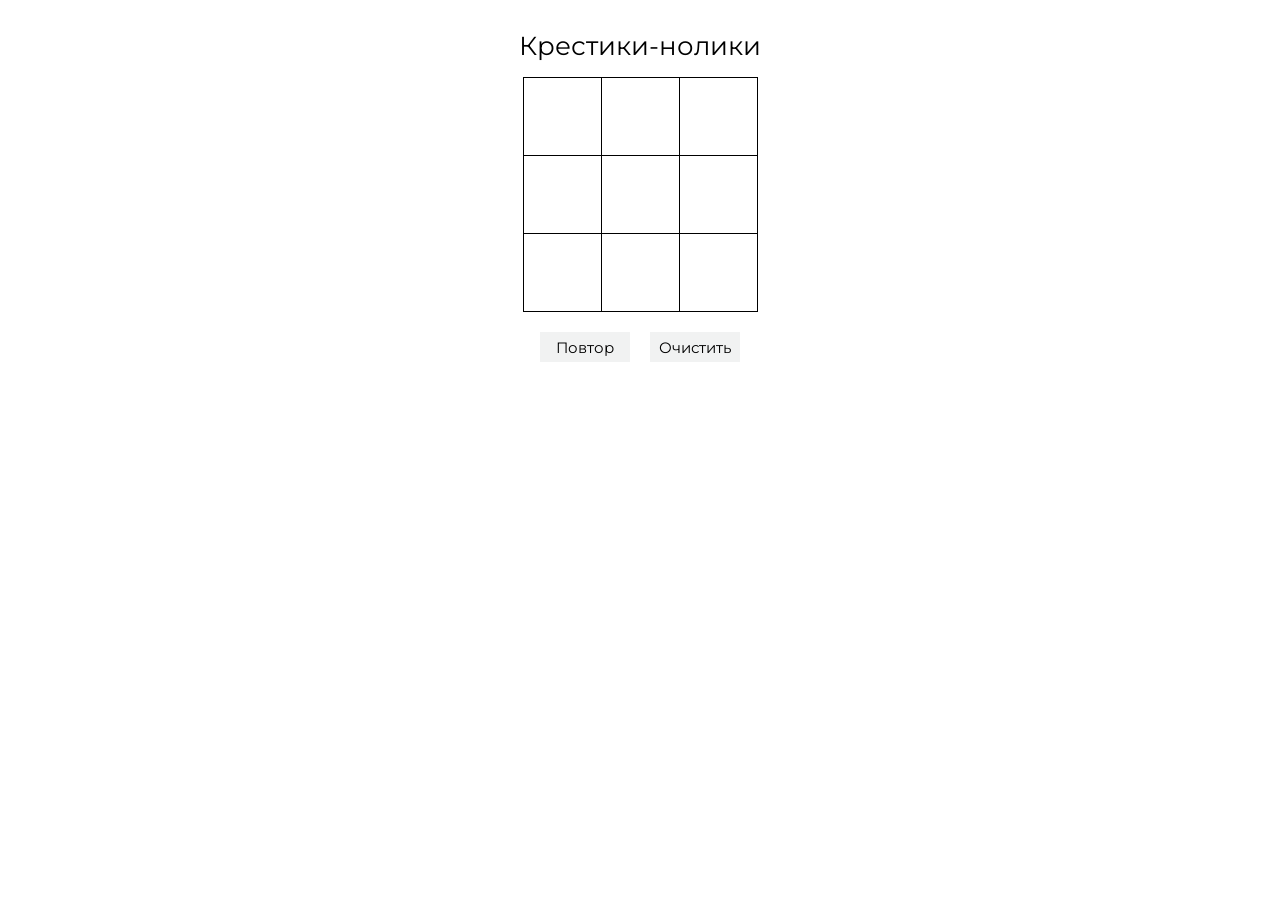
==== index.html @ 4dff99a6 "test" ====
<!DOCTYPE html>
<html lang="en">
<head>
    <meta charset="UTF-8">
    <meta name="viewport" content="width=device-width, initial-scale=1.0">
    <link rel="stylesheet" href="./style.css">
    <title>Master-class</title>
</head>
<body>
    <header>
        Крестики-нолики
    </header>
    <div class="wrapper">
        <table>
            <tr>
                <td class="c1"></td>
                <td class="c2"></td>
                <td class="c3"></td>
            </tr>
            <tr>
                <td class="c4"></td>
                <td class="c5"></td>
                <td class="c6"></td>
            </tr>
            <tr>
                <td class="c7"></td>
                <td class="c8"></td>
                <td class="c9"></td>
            </tr>
        </table>
    </div>
    <div class="btns">
        <button class="restart">Повтор</button>
        <button class="clear">Очистить</button>
    </div>
    <script src="./main.js"></script>
</body>
</html>
---- style.css ----
@import url('https://fonts.googleapis.com/css2?family=Montserrat&family=Playfair+Display&family=Rubik+Mono+One&display=swap');
* {
    font-family: Montserrat;
}

html {
    margin: 30px auto;
}

body {
    width: 100%;
    padding: 0;
    margin: 0;
}
header {
    font-size: 26px;
    text-align: center;
    margin-bottom: 15px;
}

.wrapper {
    width: fit-content;
    margin: 0px auto;
}

table {
    border-collapse: collapse;
}

table td {
    width: 75px;
    height: 75px;
    border: 1px black solid;
    text-align: center;
}

.btns {
    width: 200px;
    display: flex;
    justify-content: space-between;
    margin: 20px auto;
}

button {
    width: 90px;
    height: 30px;
    font-size: 15px;
    background-color: #F1F2F2;
    border: none;
}
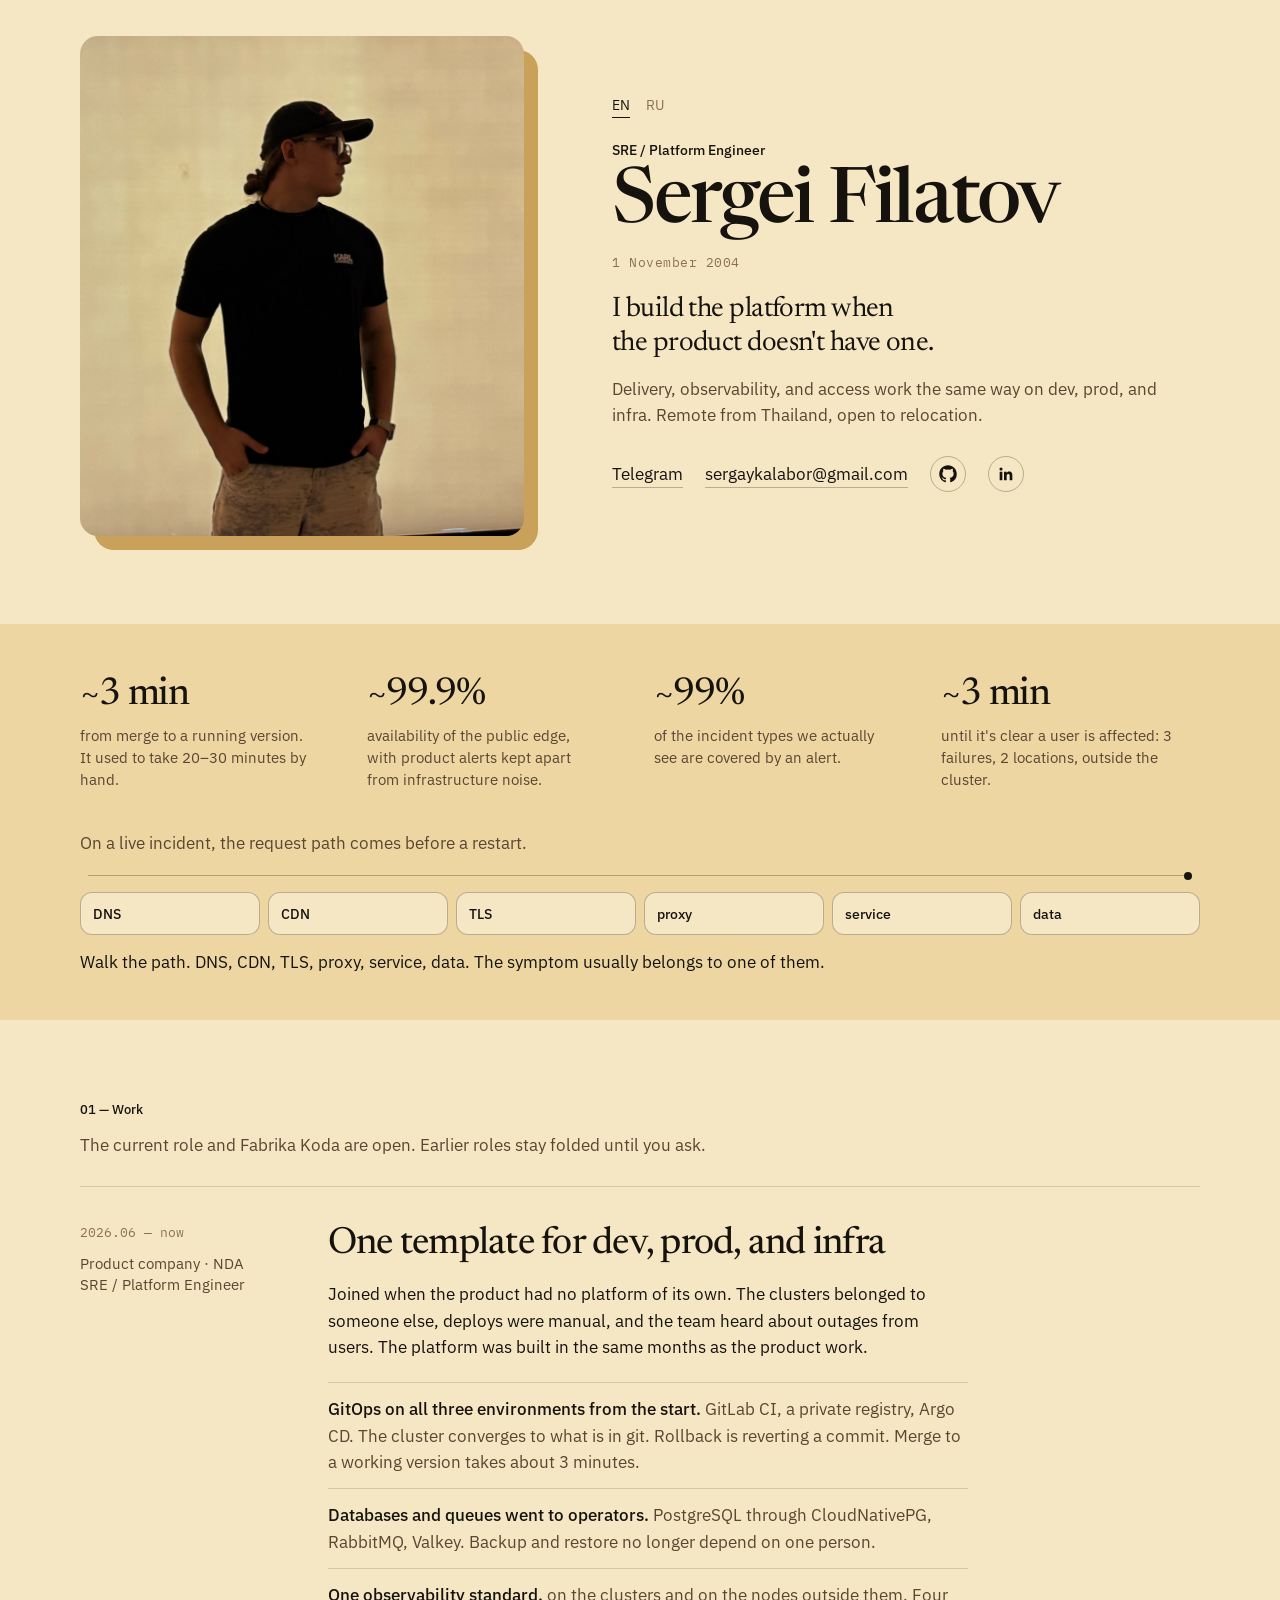
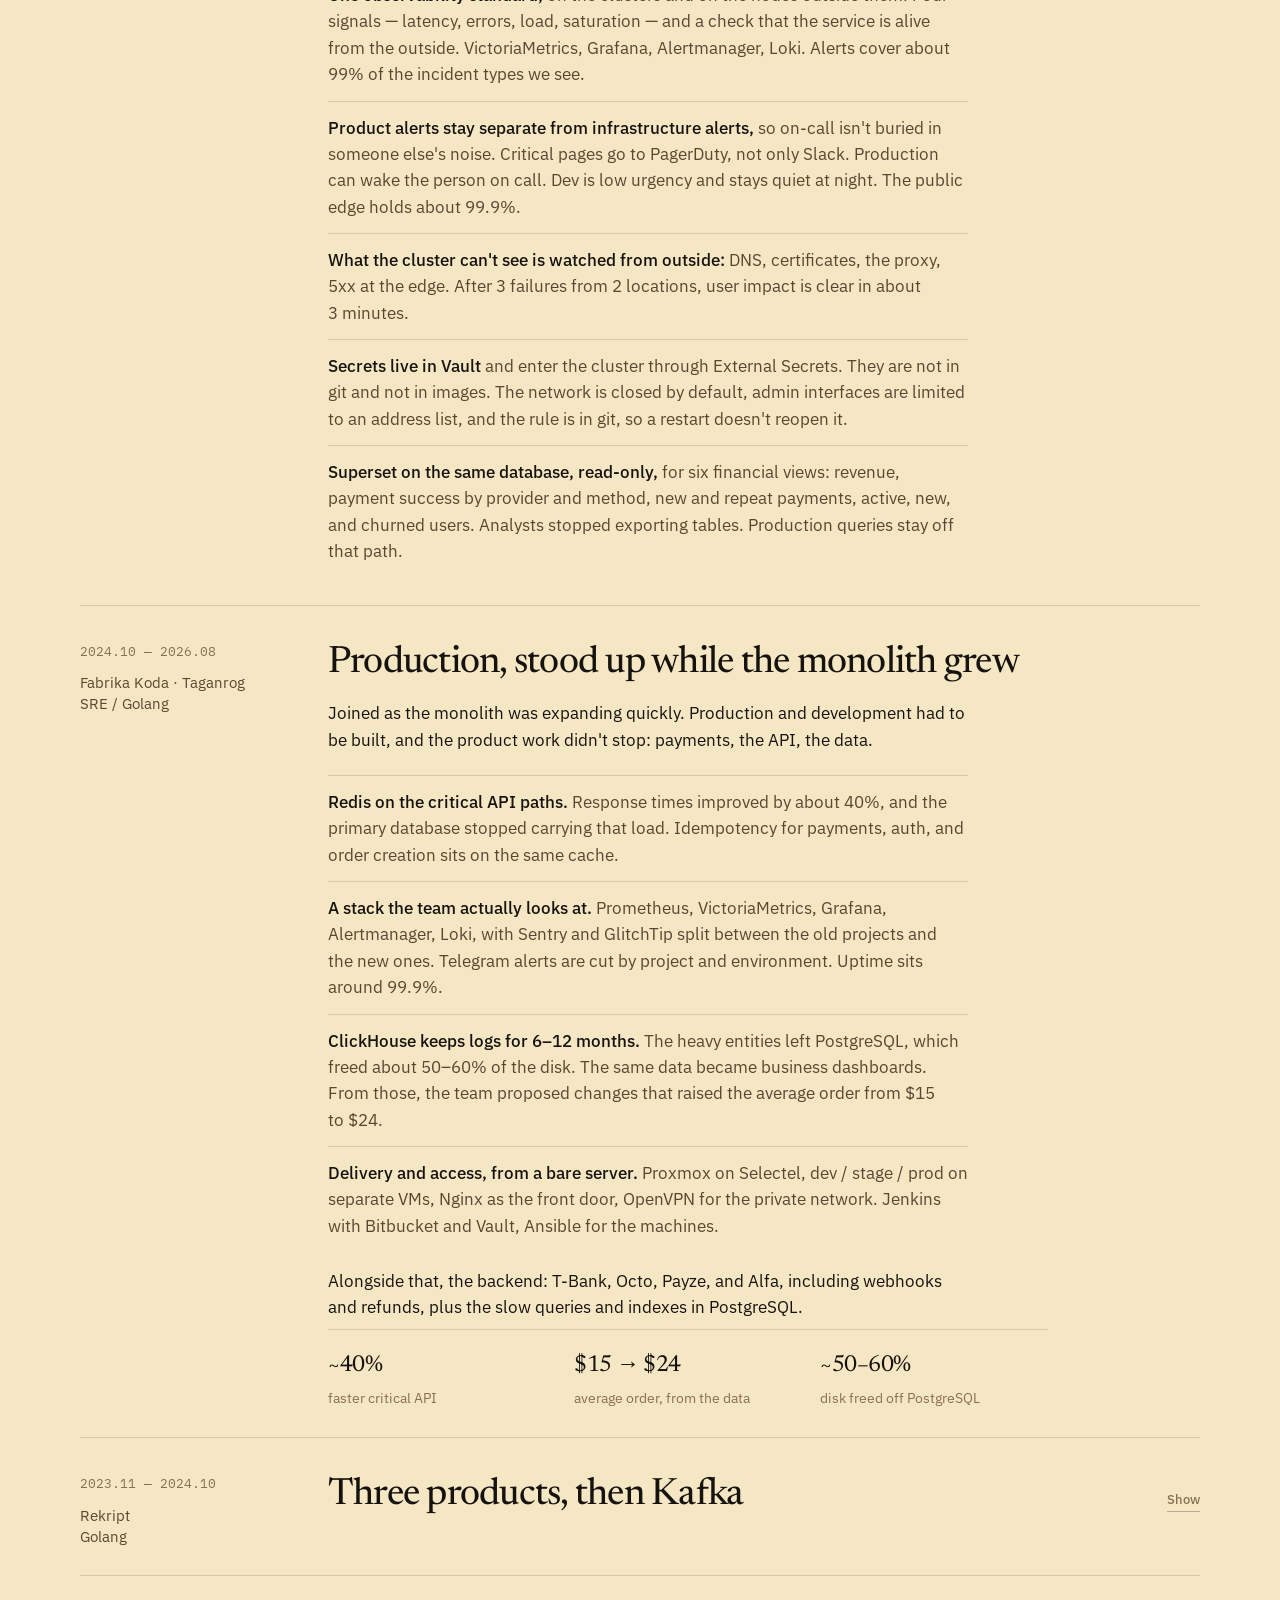
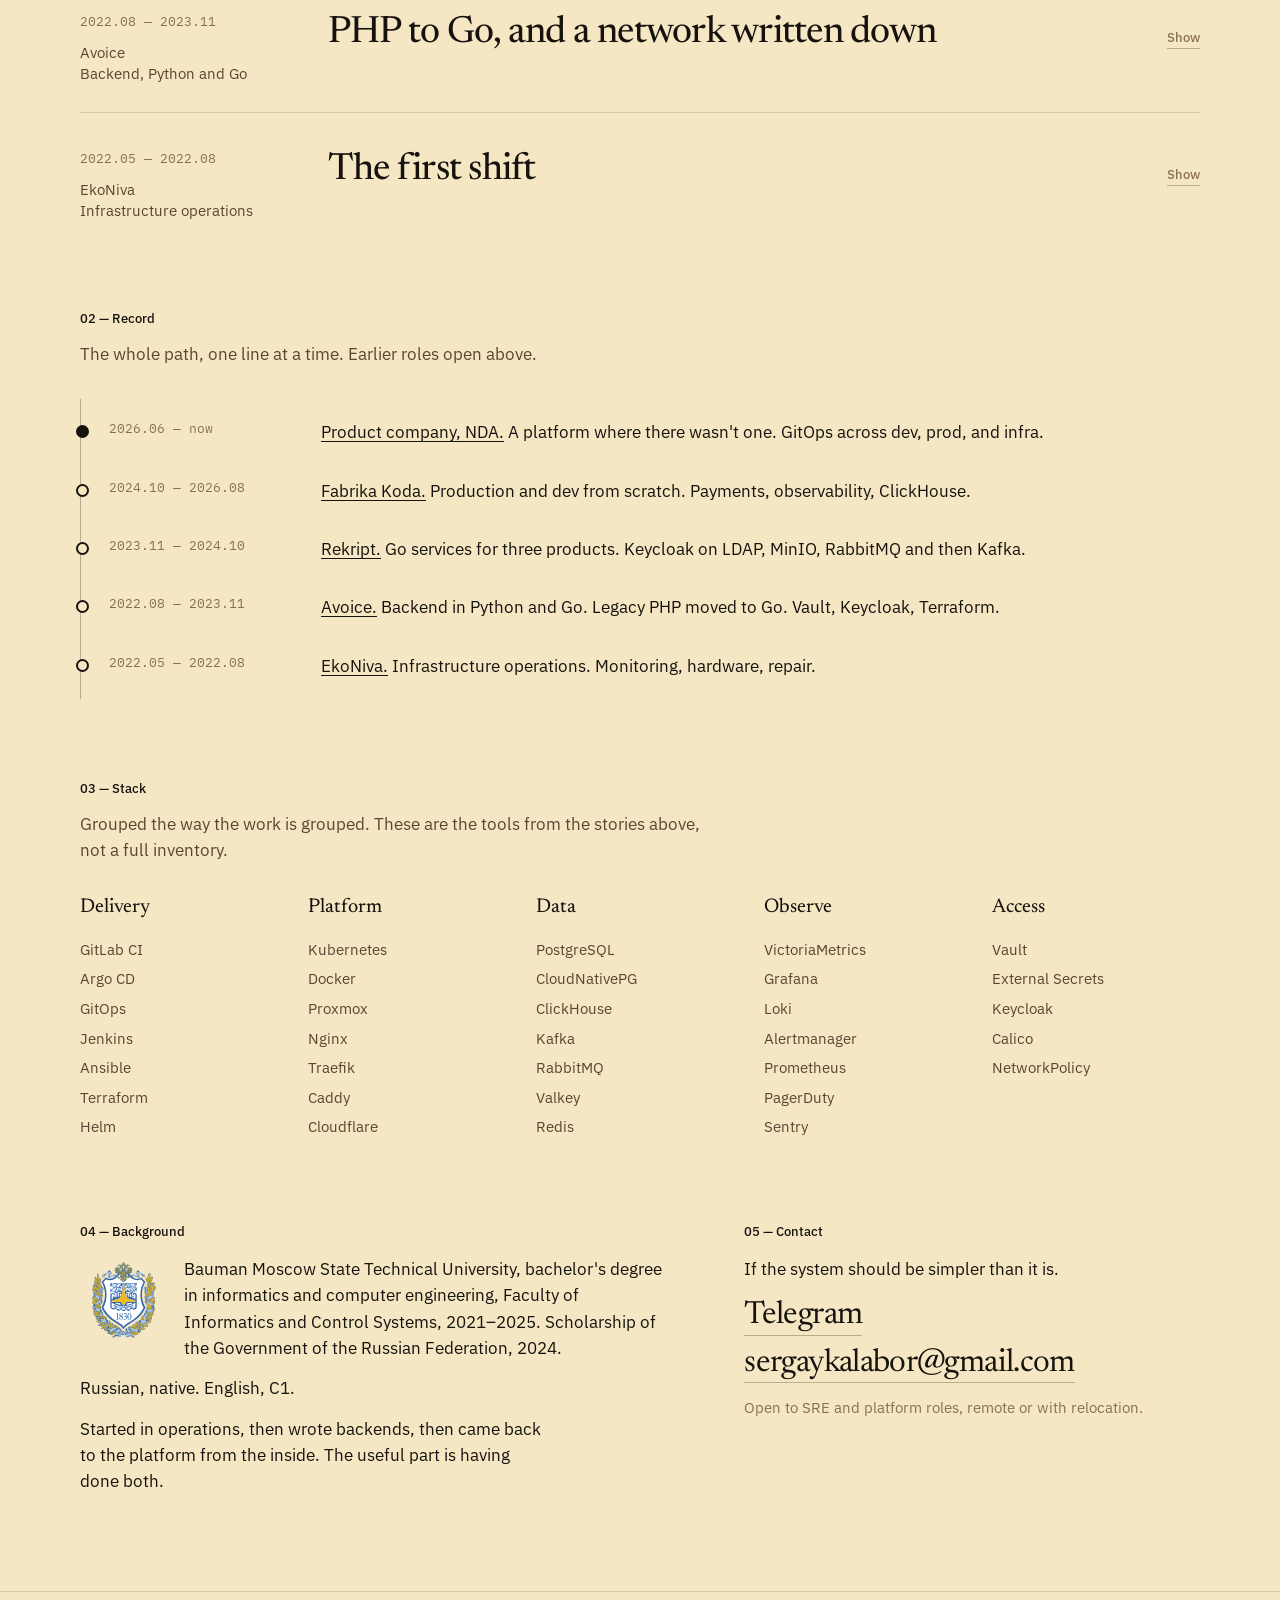
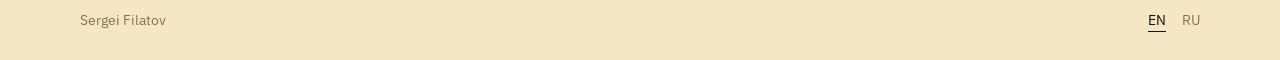
==== commit 4b96bc31: "feat: publish the personal site Replace the old tic-tac-toe page with the EN and RU landing." ====
--- a/index.html
+++ b/index.html
@@ -1,38 +1,345 @@
-<!DOCTYPE html>
-<html lang="en">
-<head>
-    <meta charset="UTF-8">
-    <meta name="viewport" content="width=device-width, initial-scale=1.0">
-    <link rel="stylesheet" href="./style.css">
-    <title>Master-class</title>
-</head>
-<body>
-    <header>
-        Крестики-нолики
-    </header>
-    <div class="wrapper">
-        <table>
-            <tr>
-                <td class="c1"></td>
-                <td class="c2"></td>
-                <td class="c3"></td>
-            </tr>
-            <tr>
-                <td class="c4"></td>
-                <td class="c5"></td>
-                <td class="c6"></td>
-            </tr>
-            <tr>
-                <td class="c7"></td>
-                <td class="c8"></td>
-                <td class="c9"></td>
-            </tr>
-        </table>
-    </div>
-    <div class="btns">
-        <button class="restart">Повтор</button>
-        <button class="clear">Очистить</button>
-    </div>
-    <script src="./main.js"></script>
-</body>
-</html>+<!DOCTYPE html>
+<html lang="en">
+<head>
+  <meta charset="utf-8">
+  <meta name="viewport" content="width=device-width, initial-scale=1">
+  <title>Sergei Filatov — SRE / Platform Engineer</title>
+  <meta name="description" content="Sergei Filatov builds the platform when a product doesn't have one. Delivery, observability, and access, the same way on dev, prod, and infra.">
+  <meta name="theme-color" content="#f6e7c4">
+  <meta name="author" content="Sergei Filatov">
+  <link rel="alternate" hreflang="en" href="./">
+  <link rel="alternate" hreflang="ru" href="ru/">
+  <link rel="alternate" hreflang="x-default" href="./">
+  <meta property="og:title" content="Sergei Filatov — SRE / Platform Engineer">
+  <meta property="og:description" content="I build the platform when the product doesn't have one. Delivery, observability, and access work the same way on dev, prod, and infra.">
+  <meta property="og:type" content="profile">
+  <meta property="og:locale" content="en_US">
+  <meta property="og:locale:alternate" content="ru_RU">
+  <link rel="icon" href="favicon.svg" type="image/svg+xml">
+  <link rel="preconnect" href="https://fonts.googleapis.com">
+  <link rel="preconnect" href="https://fonts.gstatic.com" crossorigin>
+  <link href="https://fonts.googleapis.com/css2?family=IBM+Plex+Mono:wght@400;500&family=IBM+Plex+Sans:wght@400;500&family=Newsreader:opsz,wght@6..72,400;6..72,500&display=swap" rel="stylesheet">
+  <link rel="stylesheet" href="css/site.css">
+  <script type="application/ld+json">
+  {
+    "@context": "https://schema.org",
+    "@type": "Person",
+    "name": "Sergei Filatov",
+    "jobTitle": "SRE / Platform Engineer",
+    "email": "mailto:sergaykalabor@gmail.com",
+    "homeLocation": "Thailand",
+    "birthDate": "2004-11-01",
+    "knowsLanguage": ["en", "ru"],
+    "sameAs": [
+      "https://t.me/Sergayka",
+      "https://github.com/Sergayka",
+      "https://www.linkedin.com/in/sergei-filatov-12a789446/"
+    ],
+    "alumniOf": {
+      "@type": "CollegeOrUniversity",
+      "name": "Bauman Moscow State Technical University"
+    }
+  }
+  </script>
+</head>
+<body>
+  <a class="skip" href="#content">Skip to content</a>
+
+  <main id="content">
+    <div class="wrap">
+      <section class="hero">
+        <figure class="portrait">
+          <img src="img/portrait.jpg" alt="Sergei Filatov" width="910" height="1024">
+        </figure>
+        <div class="intro">
+          <nav class="locales" aria-label="Language">
+            <a href="./" hreflang="en" lang="en" aria-current="page">EN</a>
+            <a href="ru/" hreflang="ru" lang="ru">RU</a>
+          </nav>
+          <p class="role">SRE / Platform Engineer</p>
+          <h1>Sergei Filatov</h1>
+          <p class="born">1 November 2004</p>
+          <p class="sentence">I build the platform when the product doesn't have one.</p>
+          <p class="dek">Delivery, observability, and access work the same way on dev, prod, and infra. Remote from Thailand, open to relocation.</p>
+          <p class="hero-links">
+            <a href="https://t.me/Sergayka" rel="me">Telegram</a>
+            <a href="mailto:sergaykalabor@gmail.com" rel="me">sergaykalabor@gmail.com</a>
+            <a class="icon-link" href="https://github.com/Sergayka" rel="me" aria-label="GitHub">
+              <svg viewBox="0 0 24 24" width="20" height="20" aria-hidden="true"><path fill="currentColor" d="M12 1.5C6.2 1.5 1.5 6.2 1.5 12c0 4.64 3.01 8.57 7.18 9.96.53.1.72-.23.72-.51 0-.25-.01-1.08-.02-1.96-2.92.63-3.54-1.24-3.54-1.24-.48-1.21-1.17-1.53-1.17-1.53-.96-.65.07-.64.07-.64 1.06.07 1.62 1.09 1.62 1.09.94 1.61 2.47 1.15 3.07.88.1-.68.37-1.15.67-1.41-2.33-.27-4.78-1.17-4.78-5.19 0-1.15.41-2.09 1.08-2.82-.11-.27-.47-1.34.1-2.79 0 0 .89-.28 2.9 1.08a10.1 10.1 0 0 1 5.28 0c2.01-1.36 2.9-1.08 2.9-1.08.57 1.45.21 2.52.1 2.79.67.73 1.08 1.67 1.08 2.82 0 4.03-2.46 4.92-4.8 5.18.38.33.71.97.71 1.96 0 1.41-.01 2.55-.01 2.9 0 .28.19.61.73.5A10.52 10.52 0 0 0 22.5 12C22.5 6.2 17.8 1.5 12 1.5Z"/></svg>
+            </a>
+            <a class="icon-link" href="https://www.linkedin.com/in/sergei-filatov-12a789446/" rel="me" aria-label="LinkedIn">
+              <svg viewBox="0 0 24 24" width="18" height="18" aria-hidden="true"><path fill="currentColor" d="M20.45 20.45h-3.55v-5.57c0-1.33-.03-3.04-1.85-3.04-1.85 0-2.14 1.45-2.14 2.94v5.67H9.35V9h3.41v1.56h.05c.48-.9 1.64-1.85 3.37-1.85 3.6 0 4.27 2.37 4.27 5.46v6.28zM5.34 7.43a2.06 2.06 0 1 1 0-4.13 2.06 2.06 0 0 1 0 4.13zM7.12 20.45H3.56V9h3.56v11.45z"/></svg>
+            </a>
+          </p>
+        </div>
+      </section>
+    </div>
+
+    <section class="band">
+      <div class="wrap">
+        <dl class="signals">
+          <div>
+            <dt>~3 min</dt>
+            <dd>from merge to a running version. It used to take 20–30 minutes by hand.</dd>
+          </div>
+          <div>
+            <dt>~99.9%</dt>
+            <dd>availability of the public edge, with product alerts kept apart from infrastructure noise.</dd>
+          </div>
+          <div>
+            <dt>~99%</dt>
+            <dd>of the incident types we actually see are covered by an alert.</dd>
+          </div>
+          <div>
+            <dt>~3 min</dt>
+            <dd>until it's clear a user is affected: 3 failures, 2 locations, outside the cluster.</dd>
+          </div>
+        </dl>
+
+        <section class="path" data-rail aria-labelledby="path-label">
+        <p class="path-label" id="path-label">On a live incident, the request path comes before a restart.</p>
+        <div class="track" aria-hidden="true"><span class="packet"></span></div>
+        <div class="hops">
+          <button type="button" data-hop="The name doesn't resolve, or it resolves somewhere else.">DNS</button>
+          <button type="button" data-hop="The cache is stale, or the edge never had the file.">CDN</button>
+          <button type="button" data-hop="Certificate, protocol, or the handshake.">TLS</button>
+          <button type="button" data-hop="A 5xx at the door, before the service.">proxy</button>
+          <button type="button" data-hop="The process itself.">service</button>
+          <button type="button" data-hop="The query, the disk, or the queue.">data</button>
+        </div>
+        <p class="path-note" data-note data-default="Walk the path. DNS, CDN, TLS, proxy, service, data. The symptom usually belongs to one of them.">Walk the path. DNS, CDN, TLS, proxy, service, data. The symptom usually belongs to one of them.</p>
+        </section>
+      </div>
+    </section>
+
+    <div class="wrap">
+      <section class="section" id="work" aria-labelledby="work-title">
+        <h2 id="work-title">01 — Work</h2>
+        <p class="lead">The current role and Fabrika Koda are open. Earlier roles stay folded until you ask.</p>
+
+        <article class="case" id="platform">
+          <div class="case-meta">
+            <p class="case-index">2026.06 — now</p>
+            <p class="company">Product company · NDA<br>SRE / Platform Engineer</p>
+          </div>
+          <div class="prose">
+            <h3>One template for dev, prod, and infra</h3>
+            <p>Joined when the product had no platform of its own. The clusters belonged to someone else, deploys were manual, and the team heard about outages from users. The platform was built in the same months as the product work.</p>
+            <ul class="outcomes">
+              <li><strong>GitOps on all three environments from the start.</strong> GitLab CI, a private registry, Argo CD. The cluster converges to what is in git. Rollback is reverting a commit. Merge to a working version takes about 3 minutes.</li>
+              <li><strong>Databases and queues went to operators.</strong> PostgreSQL through CloudNativePG, RabbitMQ, Valkey. Backup and restore no longer depend on one person.</li>
+              <li><strong>One observability standard,</strong> on the clusters and on the nodes outside them. Four signals — latency, errors, load, saturation — and a check that the service is alive from the outside. VictoriaMetrics, Grafana, Alertmanager, Loki. Alerts cover about 99% of the incident types we see.</li>
+              <li><strong>Product alerts stay separate from infrastructure alerts,</strong> so on-call isn't buried in someone else's noise. Critical pages go to PagerDuty, not only Slack. Production can wake the person on call. Dev is low urgency and stays quiet at night. The public edge holds about 99.9%.</li>
+              <li><strong>What the cluster can't see is watched from outside:</strong> DNS, certificates, the proxy, 5xx at the edge. After 3 failures from 2 locations, user impact is clear in about 3 minutes.</li>
+              <li><strong>Secrets live in Vault</strong> and enter the cluster through External Secrets. They are not in git and not in images. The network is closed by default, admin interfaces are limited to an address list, and the rule is in git, so a restart doesn't reopen it.</li>
+              <li><strong>Superset on the same database, read-only,</strong> for six financial views: revenue, payment success by provider and method, new and repeat payments, active, new, and churned users. Analysts stopped exporting tables. Production queries stay off that path.</li>
+            </ul>
+          </div>
+        </article>
+
+        <article class="case" id="fabrika">
+          <div class="case-meta">
+            <p class="case-index">2024.10 — 2026.08</p>
+            <p class="company">Fabrika Koda · Taganrog<br>SRE / Golang</p>
+          </div>
+          <div class="prose">
+            <h3>Production, stood up while the monolith grew</h3>
+            <p>Joined as the monolith was expanding quickly. Production and development had to be built, and the product work didn't stop: payments, the API, the data.</p>
+              <ul class="outcomes">
+                <li><strong>Redis on the critical API paths.</strong> Response times improved by about 40%, and the primary database stopped carrying that load. Idempotency for payments, auth, and order creation sits on the same cache.</li>
+                <li><strong>A stack the team actually looks at.</strong> Prometheus, VictoriaMetrics, Grafana, Alertmanager, Loki, with Sentry and GlitchTip split between the old projects and the new ones. Telegram alerts are cut by project and environment. Uptime sits around 99.9%.</li>
+                <li><strong>ClickHouse keeps logs for 6–12 months.</strong> The heavy entities left PostgreSQL, which freed about 50–60% of the disk. The same data became business dashboards. From those, the team proposed changes that raised the average order from $15 to $24.</li>
+                <li><strong>Delivery and access, from a bare server.</strong> Proxmox on Selectel, dev / stage / prod on separate VMs, Nginx as the front door, OpenVPN for the private network. Jenkins with Bitbucket and Vault, Ansible for the machines.</li>
+              </ul>
+              <p>Alongside that, the backend: T-Bank, Octo, Payze, and Alfa, including webhooks and refunds, plus the slow queries and indexes in PostgreSQL.</p>
+              <ul class="results">
+                <li><b>~40%</b><span>faster critical API</span></li>
+                <li><b>$15 → $24</b><span>average order, from the data</span></li>
+                <li><b>~50–60%</b><span>disk freed off PostgreSQL</span></li>
+              </ul>
+          </div>
+        </article>
+
+        <article class="case" id="rekript">
+          <div class="case-meta">
+            <p class="case-index">2023.11 — 2024.10</p>
+            <p class="company">Rekript<br>Golang</p>
+          </div>
+          <details class="fold">
+            <summary><h3>Three products, then Kafka</h3></summary>
+            <div class="prose">
+              <p>A year on the backend of three products at once. The services were new, and the path between them had to grow with the load.</p>
+              <ul class="outcomes">
+                <li><strong>REST APIs from scratch</strong> on Gin, with the services themselves on net/http. MongoDB and PostgreSQL, through migrations.</li>
+                <li><strong>Keycloak on LDAP,</strong> because partners and branches needed their own access.</li>
+                <li><strong>Docker, then Kubernetes.</strong> Files and binaries in MinIO.</li>
+                <li><strong>The bus started as RabbitMQ.</strong> As the product grew, it moved to Kafka.</li>
+              </ul>
+            </div>
+          </details>
+        </article>
+
+        <article class="case" id="avoice">
+          <div class="case-meta">
+            <p class="case-index">2022.08 — 2023.11</p>
+            <p class="company">Avoice<br>Backend, Python and Go</p>
+          </div>
+          <details class="fold">
+            <summary><h3>PHP to Go, and a network written down</h3></summary>
+            <div class="prose">
+              <p>Backend across the company's projects, and the first time the infrastructure was described instead of assembled by hand.</p>
+              <ul class="outcomes">
+                <li><strong>Django and FastAPI,</strong> and a refactor of the legacy PHP into Go.</li>
+                <li><strong>Redis to Valkey</strong> for the latency-sensitive cache and queues. About 15% faster.</li>
+                <li><strong>Vault for secrets. Keycloak</strong> as the single login for the internal tools: ELK, GitLab, Vault.</li>
+                <li><strong>Grafana and Prometheus</strong> on prod and dev. The layout in Terraform: isolated networks, a load balancer, a hot standby.</li>
+              </ul>
+            </div>
+          </details>
+        </article>
+
+        <article class="case" id="ekoniva">
+          <div class="case-meta">
+            <p class="case-index">2022.05 — 2022.08</p>
+            <p class="company">EkoNiva<br>Infrastructure operations</p>
+          </div>
+          <details class="fold">
+            <summary><h3>The first shift</h3></summary>
+            <div class="prose">
+              <p>Four months in operations, before the backend work. The job was the equipment and the monitoring.</p>
+              <ul class="outcomes">
+                <li><strong>Watched the infrastructure</strong> and worked out what was actually failing.</li>
+                <li><strong>Maintained the hardware,</strong> restored it when it broke, and took part in the modernization projects.</li>
+              </ul>
+            </div>
+          </details>
+        </article>
+      </section>
+
+      <section class="section" id="record" aria-labelledby="record-title">
+        <h2 id="record-title">02 — Record</h2>
+        <p class="lead">The whole path, one line at a time. Earlier roles open above.</p>
+        <ol class="log">
+          <li class="now">
+            <time datetime="2026-06">2026.06 — now</time>
+            <p><a href="#platform">Product company, NDA.</a> A platform where there wasn't one. GitOps across dev, prod, and infra.</p>
+          </li>
+          <li>
+            <time datetime="2024-10">2024.10 — 2026.08</time>
+            <p><a href="#fabrika">Fabrika Koda.</a> Production and dev from scratch. Payments, observability, ClickHouse.</p>
+          </li>
+          <li>
+            <time datetime="2023-11">2023.11 — 2024.10</time>
+            <p><a href="#rekript">Rekript.</a> Go services for three products. Keycloak on LDAP, MinIO, RabbitMQ and then Kafka.</p>
+          </li>
+          <li>
+            <time datetime="2022-08">2022.08 — 2023.11</time>
+            <p><a href="#avoice">Avoice.</a> Backend in Python and Go. Legacy PHP moved to Go. Vault, Keycloak, Terraform.</p>
+          </li>
+          <li>
+            <time datetime="2022-05">2022.05 — 2022.08</time>
+            <p><a href="#ekoniva">EkoNiva.</a> Infrastructure operations. Monitoring, hardware, repair.</p>
+          </li>
+        </ol>
+      </section>
+
+      <section class="section" id="stack" aria-labelledby="stack-title">
+        <h2 id="stack-title">03 — Stack</h2>
+        <p class="lead">Grouped the way the work is grouped. These are the tools from the stories above, not a full inventory.</p>
+        <div class="planes">
+          <div>
+            <h3>Delivery</h3>
+            <ul>
+              <li>GitLab CI</li>
+              <li>Argo CD</li>
+              <li>GitOps</li>
+              <li>Jenkins</li>
+              <li>Ansible</li>
+              <li>Terraform</li>
+              <li>Helm</li>
+            </ul>
+          </div>
+          <div>
+            <h3>Platform</h3>
+            <ul>
+              <li>Kubernetes</li>
+              <li>Docker</li>
+              <li>Proxmox</li>
+              <li>Nginx</li>
+              <li>Traefik</li>
+              <li>Caddy</li>
+              <li>Cloudflare</li>
+            </ul>
+          </div>
+          <div>
+            <h3>Data</h3>
+            <ul>
+              <li>PostgreSQL</li>
+              <li>CloudNativePG</li>
+              <li>ClickHouse</li>
+              <li>Kafka</li>
+              <li>RabbitMQ</li>
+              <li>Valkey</li>
+              <li>Redis</li>
+            </ul>
+          </div>
+          <div>
+            <h3>Observe</h3>
+            <ul>
+              <li>VictoriaMetrics</li>
+              <li>Grafana</li>
+              <li>Loki</li>
+              <li>Alertmanager</li>
+              <li>Prometheus</li>
+              <li>PagerDuty</li>
+              <li>Sentry</li>
+            </ul>
+          </div>
+          <div>
+            <h3>Access</h3>
+            <ul>
+              <li>Vault</li>
+              <li>External Secrets</li>
+              <li>Keycloak</li>
+              <li>Calico</li>
+              <li>NetworkPolicy</li>
+            </ul>
+          </div>
+        </div>
+      </section>
+
+      <section class="section split" id="about">
+        <div class="about">
+          <h2>04 — Background</h2>
+          <div class="school">
+            <img src="img/bmstu.svg" alt="" width="88" height="88">
+            <p>Bauman Moscow State Technical University, bachelor's degree in informatics and computer engineering, Faculty of Informatics and Control Systems, 2021–2025. Scholarship of the Government of the Russian Federation, 2024.</p>
+          </div>
+          <p>Russian, native. English, C1.</p>
+          <p>Started in operations, then wrote backends, then came back to the platform from the inside. The useful part is having done both.</p>
+        </div>
+        <div class="contact" id="contact">
+          <h2>05 — Contact</h2>
+          <p>If the system should be simpler than it is.</p>
+          <p class="contact-links">
+            <a href="https://t.me/Sergayka" rel="me">Telegram</a>
+            <a href="mailto:sergaykalabor@gmail.com" rel="me">sergaykalabor@gmail.com</a>
+          </p>
+          <p class="quiet">Open to SRE and platform roles, remote or with relocation.</p>
+        </div>
+      </section>
+    </div>
+  </main>
+
+  <footer class="foot">
+    <div class="wrap foot-inner">
+      <span>Sergei Filatov</span>
+      <nav class="locales" aria-label="Language">
+        <a href="./" hreflang="en" lang="en" aria-current="page">EN</a>
+        <a href="ru/" hreflang="ru" lang="ru">RU</a>
+      </nav>
+    </div>
+  </footer>
+  <script src="js/site.js"></script>
+</body>
+</html>
--- a/css/site.css
+++ b/css/site.css
@@ -0,0 +1,656 @@
+:root {
+  --bg: #f6e7c4;
+  --band: #edd6a2;
+  --ink: #16130f;
+  --secondary: #5a4632;
+  --tertiary: #8a7050;
+  --line: rgba(22, 19, 15, 0.14);
+  --line-strong: rgba(22, 19, 15, 0.28);
+  --accent: #16130f;
+  --accent-soft: #f3d48a;
+  --shadow: #c9a15a;
+  --serif: "Newsreader", "Iowan Old Style", Palatino, Georgia, serif;
+  --sans: "IBM Plex Sans", "Segoe UI", sans-serif;
+  --mono: "IBM Plex Mono", ui-monospace, "SF Mono", Menlo, monospace;
+  --pad: clamp(20px, 4vw, 48px);
+  --measure: 64ch;
+  color-scheme: light;
+}
+
+* { box-sizing: border-box; }
+
+html { scroll-behavior: smooth; }
+
+body {
+  margin: 0;
+  background: var(--bg);
+  color: var(--ink);
+  font-family: var(--sans);
+  font-size: 17px;
+  line-height: 1.55;
+  text-rendering: optimizeLegibility;
+  -webkit-font-smoothing: antialiased;
+}
+
+::selection {
+  background: #e7c56e;
+  color: var(--ink);
+}
+
+img { max-width: 100%; }
+
+a {
+  color: inherit;
+  text-decoration-thickness: 1px;
+  text-underline-offset: 0.18em;
+}
+
+:focus-visible {
+  outline: 2px solid var(--accent);
+  outline-offset: 3px;
+}
+
+.skip {
+  position: absolute;
+  width: 1px;
+  height: 1px;
+  padding: 0;
+  margin: -1px;
+  overflow: hidden;
+  clip: rect(0, 0, 0, 0);
+  white-space: nowrap;
+  border: 0;
+}
+
+.skip:focus,
+.skip:focus-visible {
+  position: fixed;
+  top: 12px;
+  left: 16px;
+  z-index: 5;
+  width: auto;
+  height: auto;
+  margin: 0;
+  padding: 8px 12px;
+  overflow: visible;
+  clip: auto;
+  background: var(--ink);
+  color: var(--bg);
+  text-decoration: none;
+}
+
+.wrap {
+  width: min(1120px, calc(100% - 2 * var(--pad)));
+  margin-inline: auto;
+}
+
+.hero {
+  display: grid;
+  grid-template-columns: minmax(280px, 460px) minmax(0, 1fr);
+  gap: 40px 72px;
+  align-items: center;
+  padding: 36px 0 72px;
+}
+
+.portrait {
+  margin: 0 16px 16px 0;
+  position: relative;
+}
+
+.portrait::before {
+  content: "";
+  position: absolute;
+  z-index: 0;
+  inset: 14px -14px -14px 14px;
+  background: var(--shadow);
+  border-radius: 20px;
+}
+
+.portrait img {
+  position: relative;
+  z-index: 1;
+  display: block;
+  width: 100%;
+  height: auto;
+  border-radius: 18px;
+}
+
+.locales {
+  display: flex;
+  gap: 16px;
+  font-size: 14px;
+}
+
+.locales a {
+  color: var(--tertiary);
+  text-decoration: none;
+}
+
+.locales a[aria-current="page"] {
+  color: var(--accent);
+  border-bottom: 1px solid var(--accent);
+}
+
+.role {
+  margin: 22px 0 0;
+  color: var(--accent);
+  font-size: 14px;
+  font-weight: 500;
+}
+
+h1 {
+  margin: 6px 0 0;
+  font-family: var(--serif);
+  font-weight: 500;
+  font-size: clamp(3.1rem, 6vw, 5.2rem);
+  line-height: 0.96;
+  letter-spacing: -0.03em;
+  text-wrap: balance;
+}
+
+.born {
+  margin: 12px 0 0;
+  color: var(--tertiary);
+  font-family: var(--mono);
+  font-size: 0.82rem;
+  letter-spacing: 0.04em;
+}
+
+.born + .sentence { margin-top: 18px; }
+
+.sentence {
+  max-width: 16em;
+  margin: 22px 0 0;
+  font-family: var(--serif);
+  font-size: clamp(1.45rem, 2.2vw, 1.9rem);
+  line-height: 1.22;
+  letter-spacing: -0.02em;
+  text-wrap: balance;
+}
+
+.dek {
+  max-width: 38rem;
+  margin: 16px 0 0;
+  color: var(--secondary);
+  font-size: 1.05rem;
+  text-wrap: pretty;
+}
+
+.hero-links {
+  display: flex;
+  flex-wrap: wrap;
+  align-items: center;
+  gap: 10px 22px;
+  margin: 28px 0 0;
+}
+
+.hero-links a {
+  color: var(--accent);
+  text-decoration: none;
+  border-bottom: 1px solid var(--line-strong);
+}
+
+.hero-links a:hover { border-bottom-color: var(--accent); }
+
+.hero-links a.icon-link {
+  display: inline-flex;
+  align-items: center;
+  justify-content: center;
+  width: 36px;
+  height: 36px;
+  border: 1px solid var(--line-strong);
+  border-radius: 50%;
+  color: var(--ink);
+}
+
+.hero-links a.icon-link:hover {
+  background: var(--ink);
+  border-color: var(--ink);
+  color: var(--bg);
+}
+
+.band {
+  background: var(--band);
+  padding: 52px 0 44px;
+}
+
+.signals {
+  display: grid;
+  grid-template-columns: repeat(4, minmax(0, 1fr));
+  gap: 28px;
+  margin: 0;
+}
+
+.signals dt {
+  font-family: var(--serif);
+  font-size: clamp(1.8rem, 3vw, 2.4rem);
+  font-weight: 450;
+  letter-spacing: -0.03em;
+  line-height: 1;
+}
+
+.signals dd {
+  margin: 10px 0 0;
+  max-width: 26ch;
+  color: var(--secondary);
+  font-size: 0.95rem;
+  line-height: 1.45;
+}
+
+.path { margin-top: 40px; }
+
+.path-label {
+  margin: 0 0 16px;
+  max-width: 40rem;
+  color: var(--secondary);
+}
+
+.track {
+  position: relative;
+  height: 8px;
+  margin: 0 8px 12px;
+}
+
+.track::before {
+  content: "";
+  position: absolute;
+  left: 0;
+  right: 0;
+  top: 3px;
+  height: 1px;
+  background: var(--line-strong);
+}
+
+.packet {
+  position: absolute;
+  top: 0;
+  left: 0;
+  width: 8px;
+  height: 8px;
+  border-radius: 50%;
+  background: var(--accent);
+}
+
+.hops {
+  display: grid;
+  grid-template-columns: repeat(6, minmax(0, 1fr));
+  gap: 8px;
+}
+
+.hops button {
+  appearance: none;
+  text-align: left;
+  background: var(--bg);
+  color: var(--ink);
+  border: 1px solid var(--line-strong);
+  border-radius: 12px;
+  padding: 12px 12px 11px;
+  font-family: var(--sans);
+  font-size: 14px;
+  font-weight: 500;
+  cursor: pointer;
+}
+
+.hops button:hover,
+.hops button[aria-pressed="true"] {
+  background: var(--accent-soft);
+  border-color: var(--accent);
+  color: var(--accent);
+}
+
+.path-note {
+  min-height: 1.5em;
+  margin: 14px 0 0;
+  color: var(--ink);
+}
+
+.section { padding: 80px 0 0; }
+
+.section h2 {
+  margin: 0;
+  color: var(--accent);
+  font-family: var(--sans);
+  font-size: 13px;
+  font-weight: 500;
+}
+
+.lead {
+  max-width: var(--measure);
+  margin: 12px 0 0;
+  color: var(--secondary);
+  text-wrap: pretty;
+}
+
+.case {
+  display: grid;
+  grid-template-columns: 200px minmax(0, 1fr);
+  gap: 28px 48px;
+  padding: 36px 0 8px;
+  margin-top: 28px;
+  border-top: 1px solid var(--line);
+  scroll-margin-top: 24px;
+}
+
+.case + .case { margin-top: 20px; }
+
+.case-meta {
+  position: sticky;
+  top: 24px;
+  align-self: start;
+}
+
+.case-index,
+.case-meta p {
+  margin: 0;
+  color: var(--tertiary);
+  font-family: var(--mono);
+  font-size: 13px;
+}
+
+.case-meta .company {
+  margin-top: 10px;
+  color: var(--secondary);
+  font-family: var(--sans);
+  font-size: 15px;
+  line-height: 1.4;
+}
+
+.case h3 {
+  margin: 0;
+  font-family: var(--serif);
+  font-weight: 450;
+  font-size: clamp(1.8rem, 3vw, 2.35rem);
+  letter-spacing: -0.02em;
+  line-height: 1.12;
+  text-wrap: balance;
+}
+
+.fold summary {
+  display: flex;
+  align-items: baseline;
+  justify-content: space-between;
+  gap: 16px 24px;
+  cursor: pointer;
+  list-style: none;
+}
+
+.fold summary::-webkit-details-marker { display: none; }
+.fold summary::marker { content: ""; }
+
+.fold summary h3 {
+  flex: 1;
+  min-width: 0;
+}
+
+.fold summary::after {
+  content: "Show";
+  flex: none;
+  font-family: var(--sans);
+  font-size: 13px;
+  font-weight: 500;
+  letter-spacing: 0;
+  color: var(--tertiary);
+  border-bottom: 1px solid var(--line-strong);
+}
+
+.fold[open] summary::after { content: "Hide"; }
+
+html[lang="ru"] .fold summary::after { content: "Раскрыть"; }
+html[lang="ru"] .fold[open] summary::after { content: "Скрыть"; }
+
+.fold .prose { padding-top: 4px; }
+
+.case .prose p {
+  margin: 16px 0 0;
+  max-width: var(--measure);
+  text-wrap: pretty;
+}
+
+.outcomes {
+  margin: 22px 0 0;
+  padding: 0;
+  list-style: none;
+  max-width: var(--measure);
+}
+
+.outcomes li {
+  padding: 13px 0;
+  border-top: 1px solid var(--line);
+  color: var(--secondary);
+  text-wrap: pretty;
+}
+
+.outcomes strong {
+  color: var(--ink);
+  font-weight: 500;
+}
+
+.results {
+  display: grid;
+  grid-template-columns: repeat(3, minmax(0, 1fr));
+  gap: 18px;
+  margin: 8px 0 0;
+  padding: 18px 0 0;
+  max-width: 720px;
+  border-top: 1px solid var(--line);
+  list-style: none;
+}
+
+.results b {
+  display: block;
+  font-family: var(--serif);
+  font-weight: 450;
+  font-size: 1.45rem;
+  letter-spacing: -0.02em;
+}
+
+.results span {
+  display: block;
+  margin-top: 4px;
+  color: var(--tertiary);
+  font-size: 0.88rem;
+}
+
+.log {
+  list-style: none;
+  margin: 32px 0 0;
+  padding: 4px 0 4px 28px;
+  border-left: 1px solid var(--line-strong);
+}
+
+.log li {
+  position: relative;
+  display: grid;
+  grid-template-columns: 12rem minmax(0, 1fr);
+  gap: 20px;
+  padding: 16px 0;
+  scroll-margin-top: 24px;
+}
+
+.log li::before {
+  content: "";
+  position: absolute;
+  left: -33px;
+  top: 22px;
+  width: 9px;
+  height: 9px;
+  border-radius: 50%;
+  background: var(--bg);
+  border: 2px solid var(--accent);
+}
+
+.log .now::before { background: var(--accent); }
+
+.log time {
+  font-family: var(--mono);
+  font-size: 13px;
+  color: var(--tertiary);
+}
+
+.log p { margin: 0; text-wrap: pretty; }
+
+.log a { color: var(--accent); }
+
+.planes {
+  display: grid;
+  grid-template-columns: repeat(5, minmax(0, 1fr));
+  gap: 28px 20px;
+  margin-top: 28px;
+}
+
+.planes h3 {
+  margin: 0;
+  font-family: var(--serif);
+  font-size: 1.25rem;
+  font-weight: 450;
+}
+
+.planes ul {
+  list-style: none;
+  margin: 12px 0 0;
+  padding: 0;
+}
+
+.planes li {
+  padding: 3px 0;
+  color: var(--secondary);
+  font-size: 0.95rem;
+}
+
+.split {
+  display: grid;
+  grid-template-columns: 1.15fr 0.85fr;
+  gap: 48px;
+  align-items: start;
+  padding-bottom: 24px;
+}
+
+.about p,
+.contact p { margin: 14px 0 0; }
+
+.about p { max-width: 48ch; text-wrap: pretty; }
+
+.school {
+  display: flex;
+  align-items: flex-start;
+  gap: 16px;
+  margin-top: 14px;
+}
+
+.school img {
+  width: 88px;
+  height: 88px;
+  flex: none;
+}
+
+.school p { margin: 0; }
+
+.contact-links {
+  display: flex;
+  flex-direction: column;
+  align-items: flex-start;
+  gap: 8px;
+  margin-top: 16px;
+  font-family: var(--serif);
+  font-size: clamp(1.6rem, 3vw, 2rem);
+  letter-spacing: -0.02em;
+  line-height: 1.2;
+}
+
+.contact-links a {
+  color: var(--accent);
+  text-decoration: none;
+  border-bottom: 1px solid var(--line-strong);
+}
+
+.contact-links a:hover { border-bottom-color: var(--accent); }
+
+.quiet {
+  color: var(--tertiary);
+  font-size: 0.92rem;
+}
+
+.foot {
+  margin-top: 72px;
+  border-top: 1px solid var(--line);
+}
+
+.foot-inner {
+  display: flex;
+  justify-content: space-between;
+  gap: 16px;
+  align-items: center;
+  padding: 18px 0 28px;
+  color: var(--tertiary);
+  font-size: 14px;
+}
+
+.foot .locales a { color: var(--tertiary); }
+.foot .locales a[aria-current="page"] { color: var(--accent); }
+
+@media (prefers-reduced-motion: no-preference) {
+  .portrait img,
+  .intro h1,
+  .intro .sentence {
+    animation: rise 0.7s ease both;
+  }
+
+  .intro .sentence { animation-delay: 0.08s; }
+
+  .packet {
+    animation: run 2.4s cubic-bezier(0.4, 0, 0.2, 1) 0.3s forwards;
+  }
+}
+
+@media (prefers-reduced-motion: reduce) {
+  html { scroll-behavior: auto; }
+  .packet { left: 100%; transform: translateX(-100%); }
+}
+
+@keyframes rise {
+  from { opacity: 0; transform: translateY(10px); }
+  to { opacity: 1; transform: none; }
+}
+
+@keyframes run {
+  from { left: 0; transform: translateX(0); }
+  to { left: 100%; transform: translateX(-100%); }
+}
+
+@media (max-width: 980px) {
+  .planes { grid-template-columns: 1fr 1fr; }
+  .split { grid-template-columns: 1fr; gap: 48px; }
+  .hops { grid-template-columns: repeat(3, minmax(0, 1fr)); }
+  .track { display: none; }
+}
+
+@media (max-width: 800px) {
+  .hero {
+    grid-template-columns: 1fr;
+    gap: 28px;
+    padding: 20px 0 48px;
+  }
+
+  .portrait { max-width: 320px; }
+  .portrait::before { inset: 12px -10px -12px 10px; }
+
+  .signals,
+  .results { grid-template-columns: 1fr 1fr; }
+
+  .case,
+  .log li { grid-template-columns: 1fr; gap: 8px; }
+
+  .case-meta { position: static; }
+  .section { padding-top: 56px; }
+}
+
+@media (max-width: 560px) {
+  .planes { grid-template-columns: 1fr; }
+  .foot-inner { flex-direction: column; align-items: flex-start; }
+}
+
+@media print {
+  body { background: #fff; }
+  .portrait::before { display: none; }
+  a { text-decoration: underline; }
+}
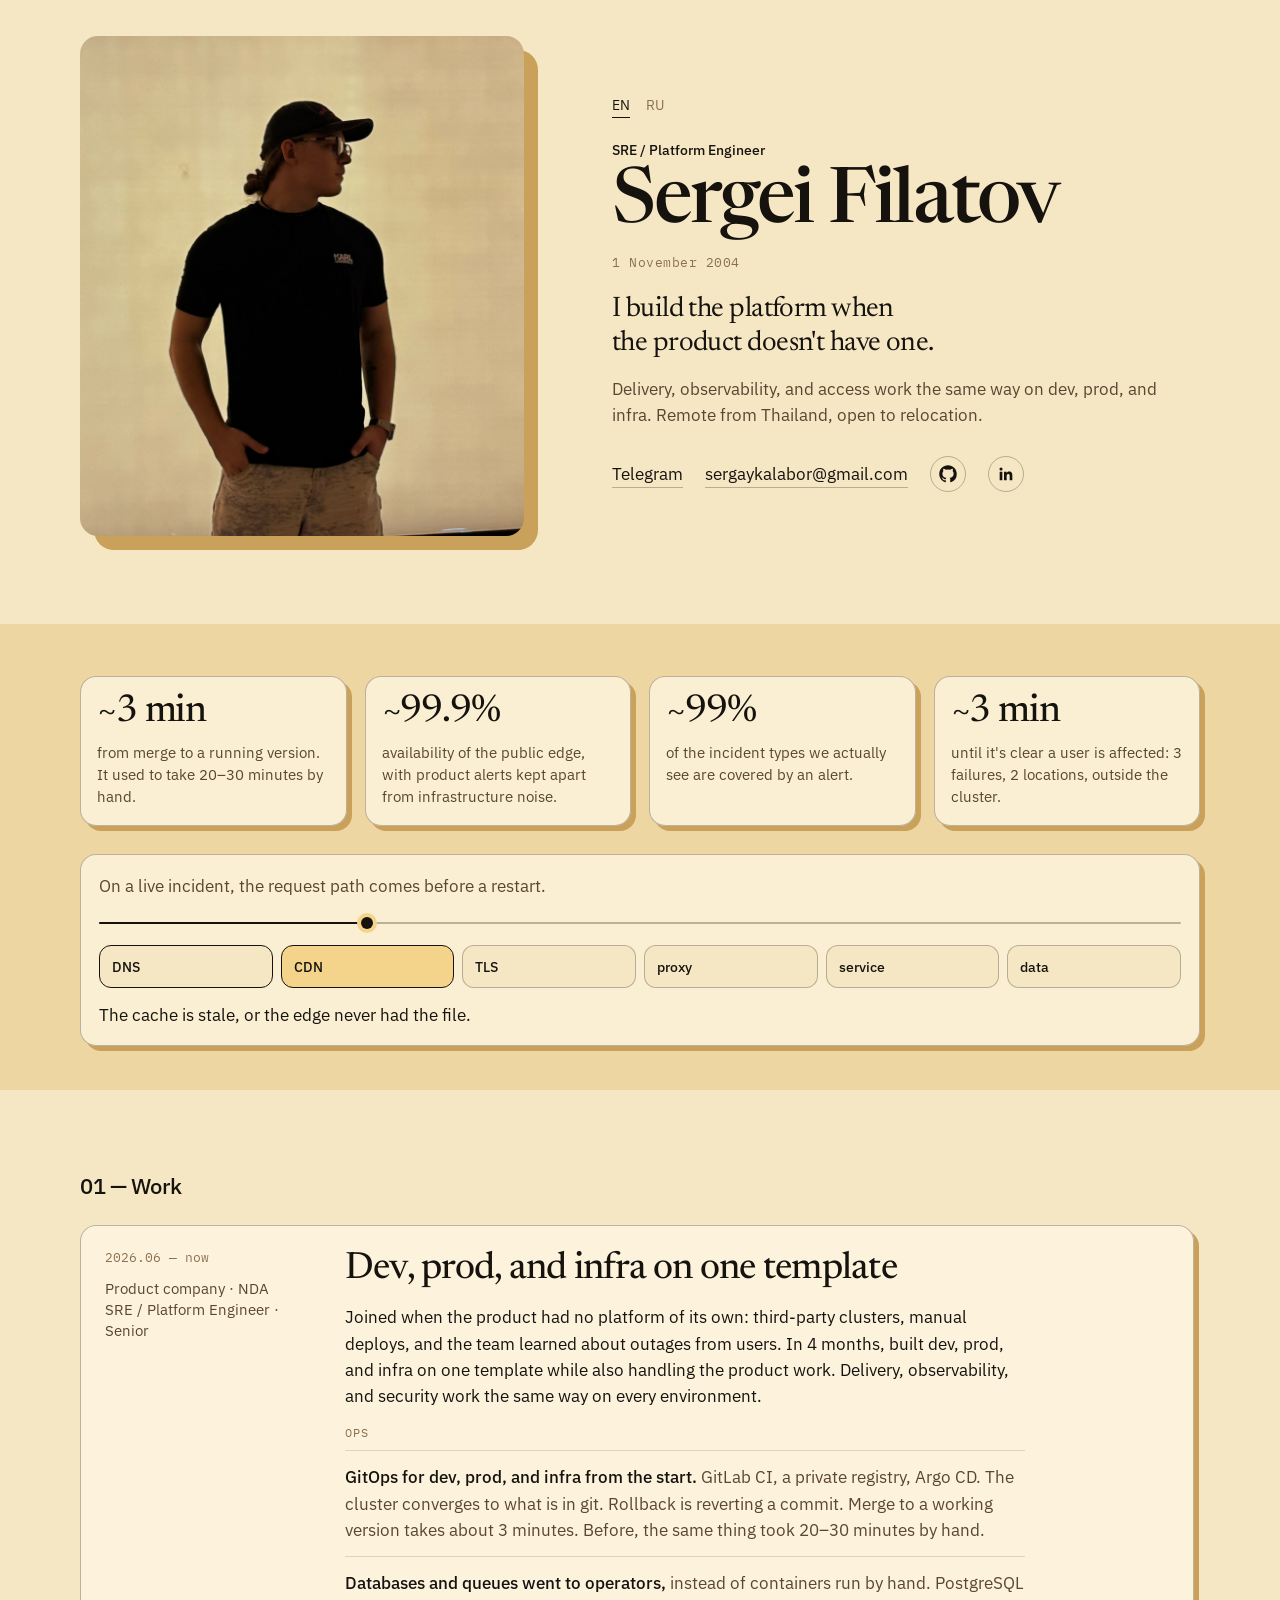
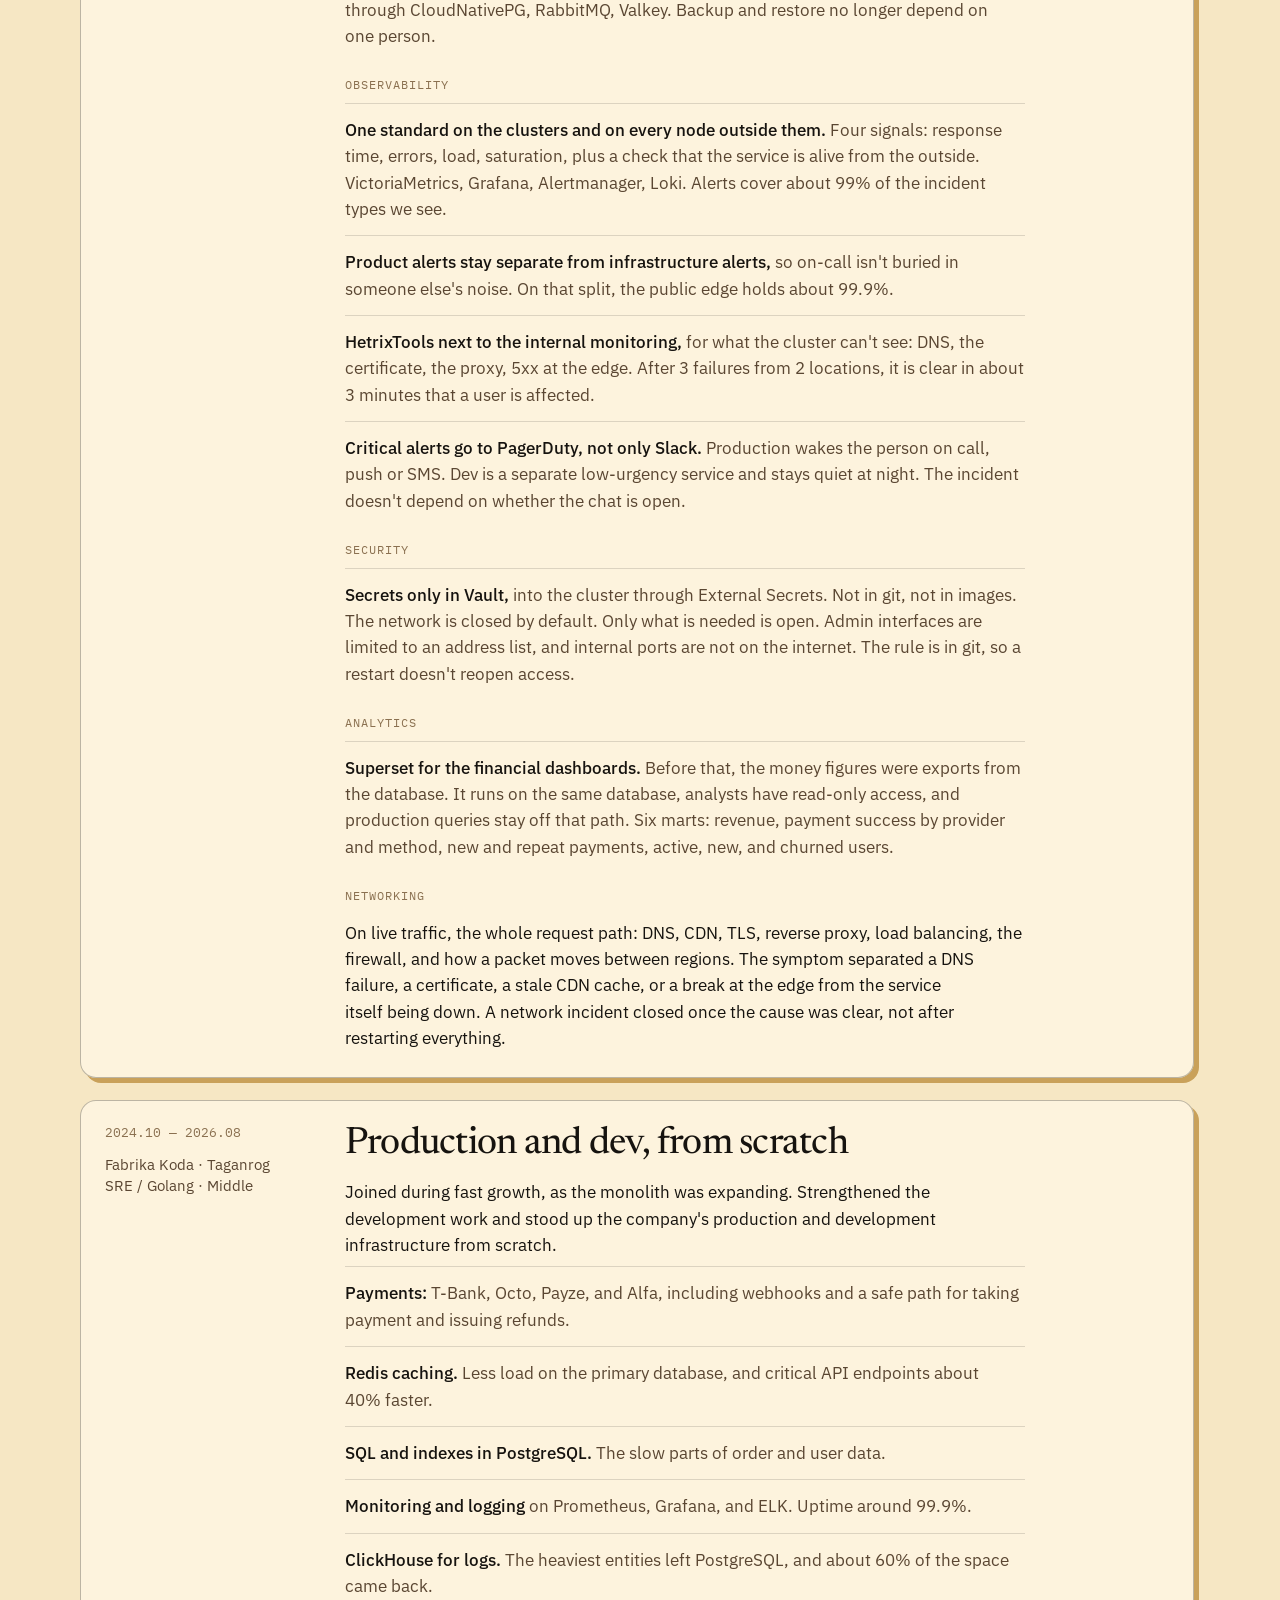
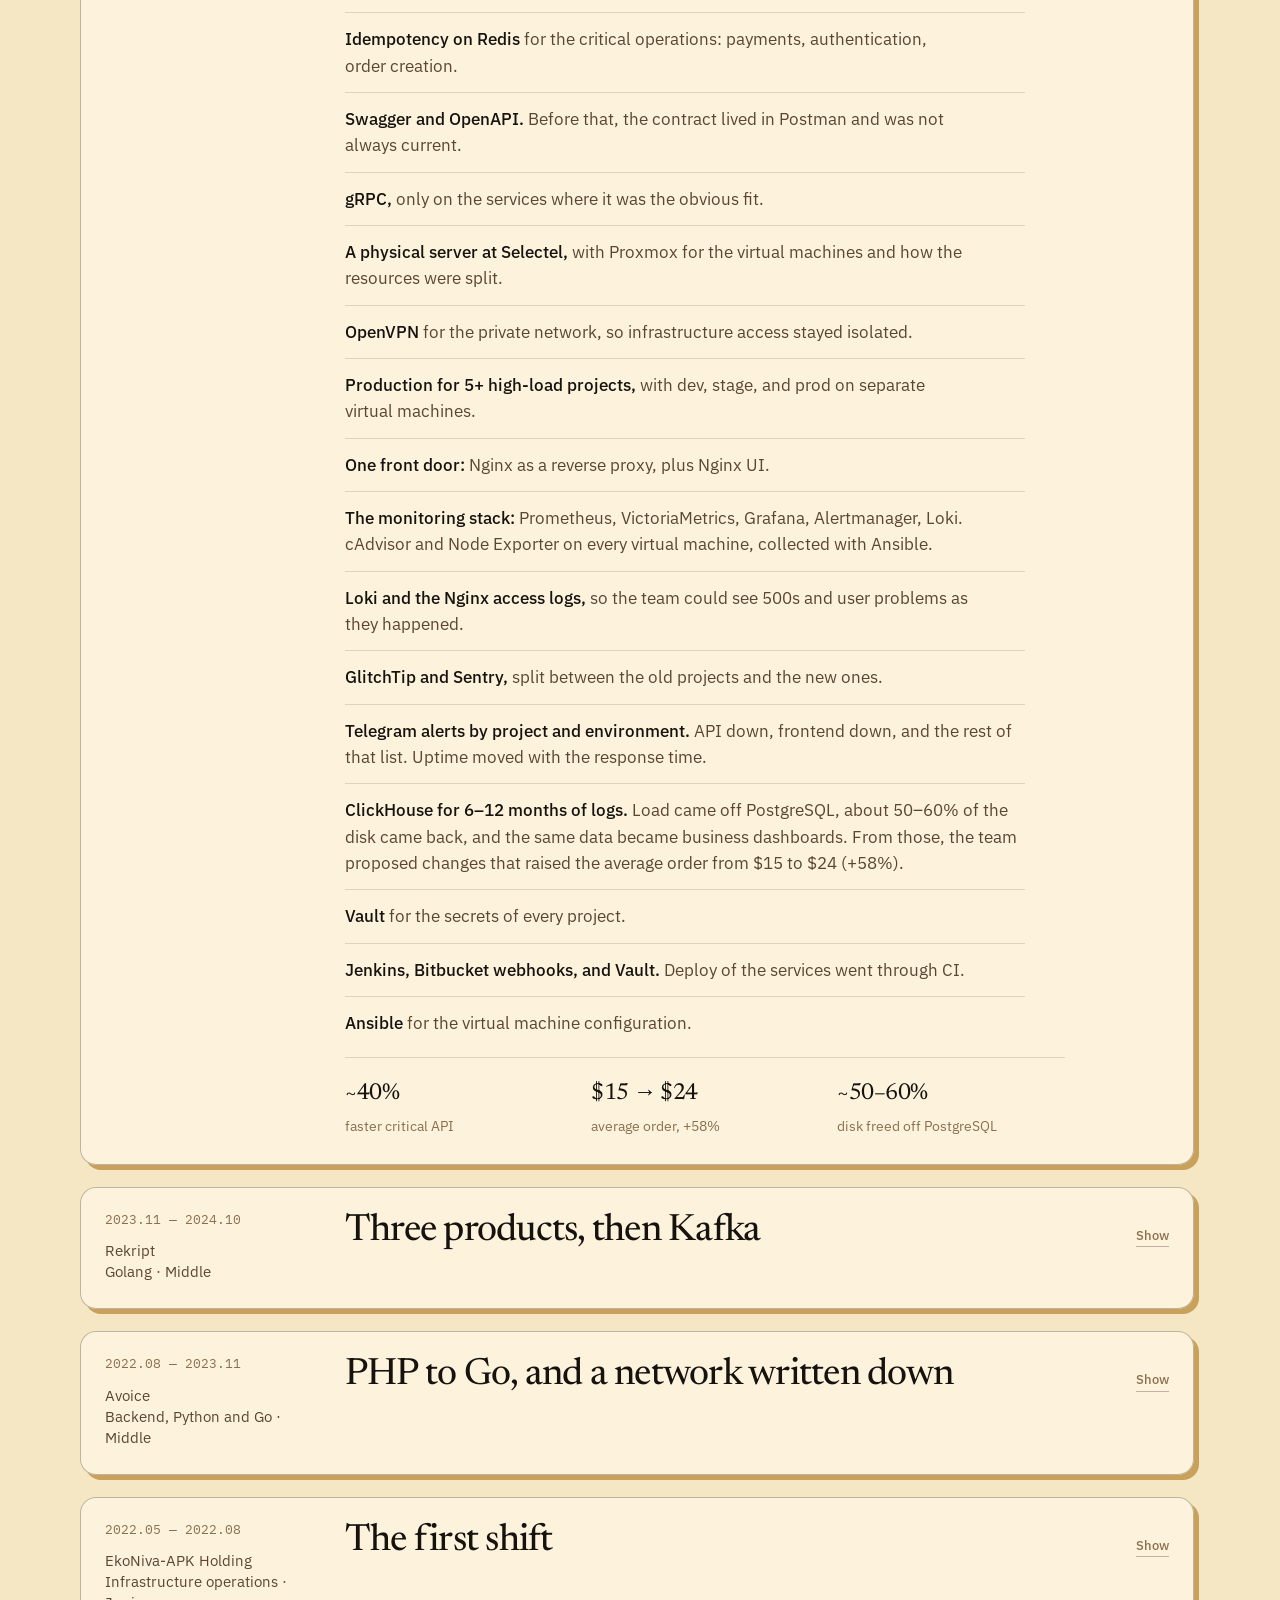
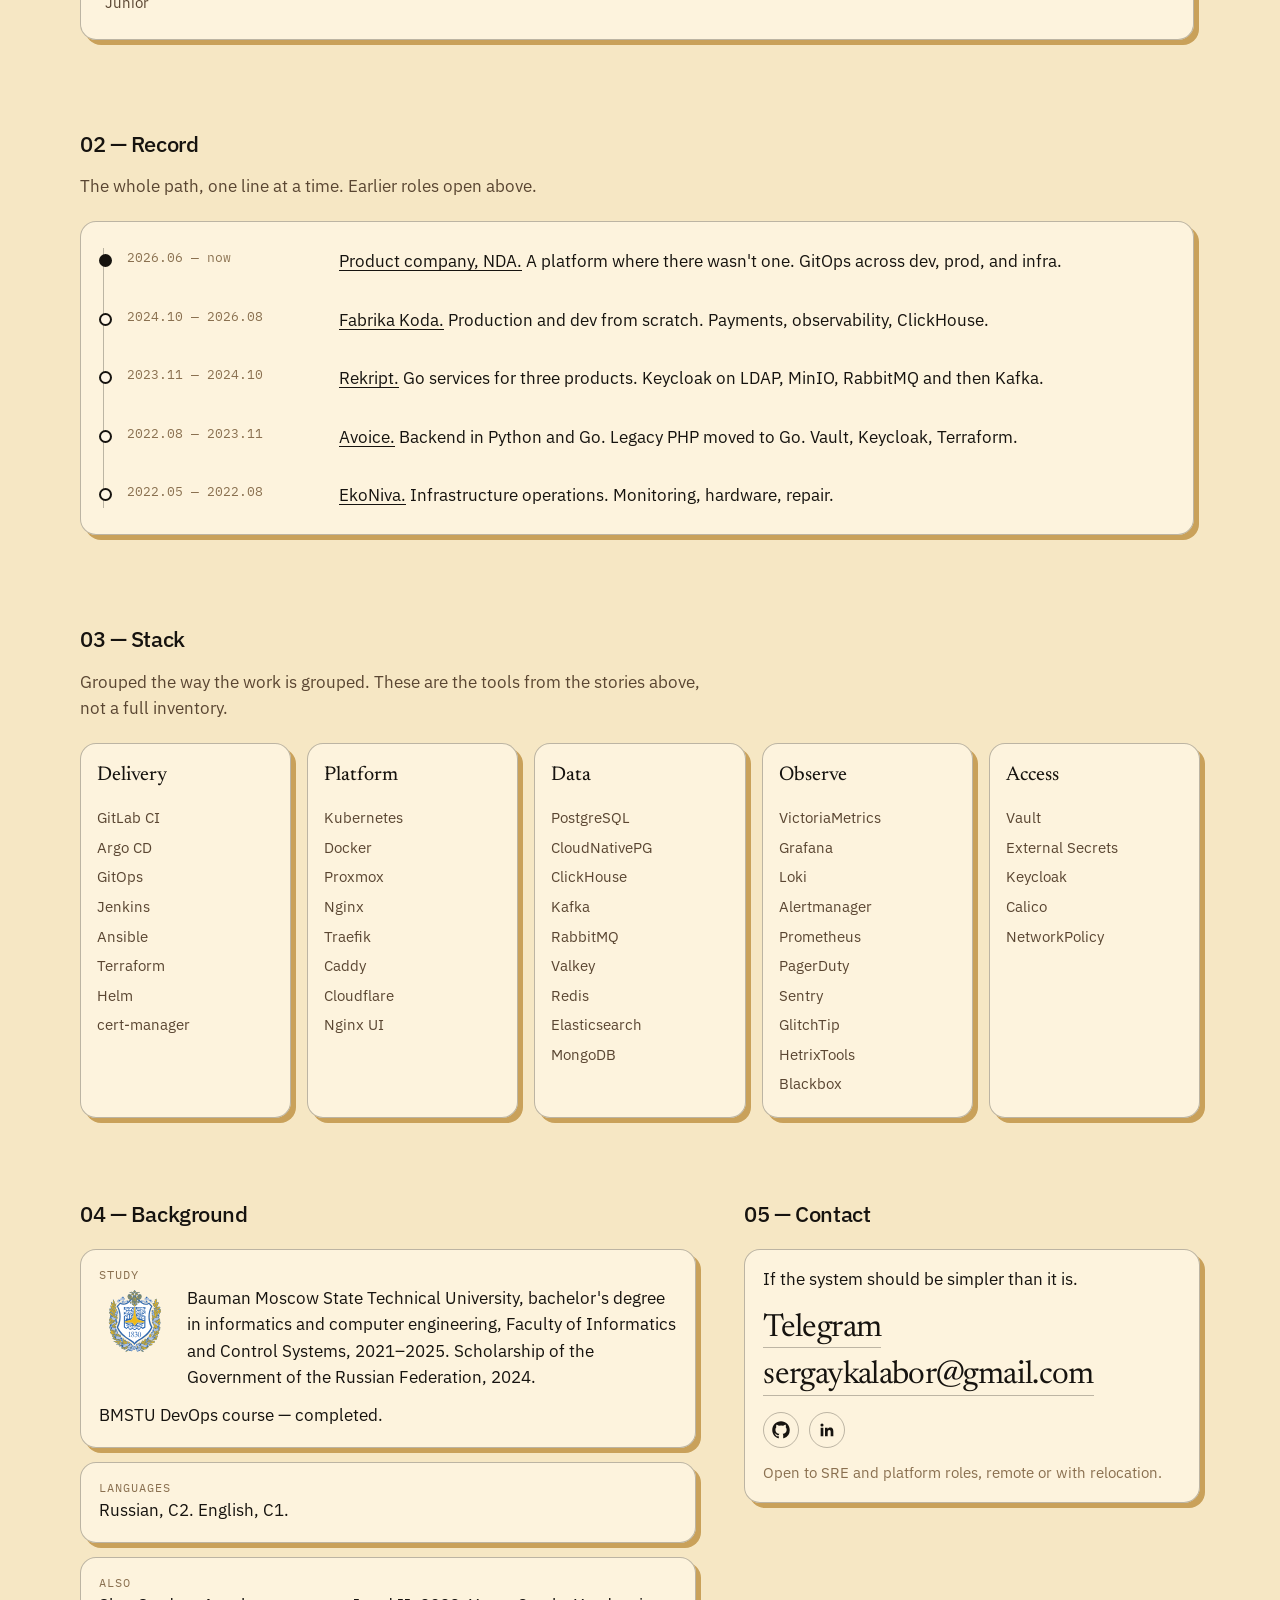
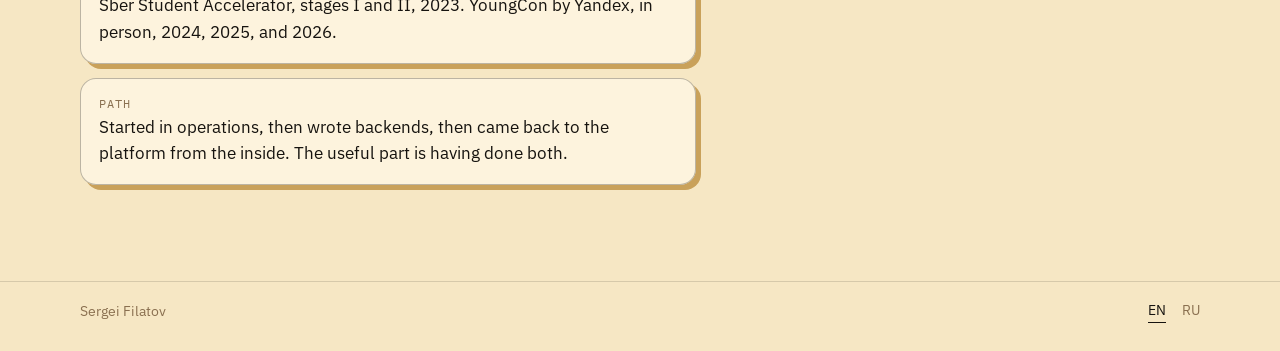
==== commit 07624689: "feat: match the site copy to the CV and unify the cards The roles now follow the resume, and the pan" ====
--- a/index.html
+++ b/index.html
@@ -19,7 +19,7 @@
   <link rel="preconnect" href="https://fonts.googleapis.com">
   <link rel="preconnect" href="https://fonts.gstatic.com" crossorigin>
   <link href="https://fonts.googleapis.com/css2?family=IBM+Plex+Mono:wght@400;500&family=IBM+Plex+Sans:wght@400;500&family=Newsreader:opsz,wght@6..72,400;6..72,500&display=swap" rel="stylesheet">
-  <link rel="stylesheet" href="css/site.css">
+  <link rel="stylesheet" href="css/site.css?v=5">
   <script type="application/ld+json">
   {
     "@context": "https://schema.org",
@@ -98,7 +98,8 @@
 
         <section class="path" data-rail aria-labelledby="path-label">
         <p class="path-label" id="path-label">On a live incident, the request path comes before a restart.</p>
-        <div class="track" aria-hidden="true"><span class="packet"></span></div>
+        <div class="path-run">
+        <div class="track" aria-hidden="true"><span class="fill"></span><span class="packet"></span></div>
         <div class="hops">
           <button type="button" data-hop="The name doesn't resolve, or it resolves somewhere else.">DNS</button>
           <button type="button" data-hop="The cache is stale, or the edge never had the file.">CDN</button>
@@ -107,6 +108,7 @@
           <button type="button" data-hop="The process itself.">service</button>
           <button type="button" data-hop="The query, the disk, or the queue.">data</button>
         </div>
+        </div>
         <p class="path-note" data-note data-default="Walk the path. DNS, CDN, TLS, proxy, service, data. The symptom usually belongs to one of them.">Walk the path. DNS, CDN, TLS, proxy, service, data. The symptom usually belongs to one of them.</p>
         </section>
       </div>
@@ -115,65 +117,94 @@
     <div class="wrap">
       <section class="section" id="work" aria-labelledby="work-title">
         <h2 id="work-title">01 — Work</h2>
-        <p class="lead">The current role and Fabrika Koda are open. Earlier roles stay folded until you ask.</p>
 
         <article class="case" id="platform">
           <div class="case-meta">
             <p class="case-index">2026.06 — now</p>
-            <p class="company">Product company · NDA<br>SRE / Platform Engineer</p>
+            <p class="company">Product company · NDA<br>SRE / Platform Engineer · Senior</p>
           </div>
           <div class="prose">
-            <h3>One template for dev, prod, and infra</h3>
-            <p>Joined when the product had no platform of its own. The clusters belonged to someone else, deploys were manual, and the team heard about outages from users. The platform was built in the same months as the product work.</p>
+            <h3>Dev, prod, and infra on one template</h3>
+            <p>Joined when the product had no platform of its own: third-party clusters, manual deploys, and the team learned about outages from users. In 4 months, built dev, prod, and infra on one template while also handling the product work. Delivery, observability, and security work the same way on every environment.</p>
+            <p class="bucket">Ops</p>
             <ul class="outcomes">
-              <li><strong>GitOps on all three environments from the start.</strong> GitLab CI, a private registry, Argo CD. The cluster converges to what is in git. Rollback is reverting a commit. Merge to a working version takes about 3 minutes.</li>
-              <li><strong>Databases and queues went to operators.</strong> PostgreSQL through CloudNativePG, RabbitMQ, Valkey. Backup and restore no longer depend on one person.</li>
-              <li><strong>One observability standard,</strong> on the clusters and on the nodes outside them. Four signals — latency, errors, load, saturation — and a check that the service is alive from the outside. VictoriaMetrics, Grafana, Alertmanager, Loki. Alerts cover about 99% of the incident types we see.</li>
-              <li><strong>Product alerts stay separate from infrastructure alerts,</strong> so on-call isn't buried in someone else's noise. Critical pages go to PagerDuty, not only Slack. Production can wake the person on call. Dev is low urgency and stays quiet at night. The public edge holds about 99.9%.</li>
-              <li><strong>What the cluster can't see is watched from outside:</strong> DNS, certificates, the proxy, 5xx at the edge. After 3 failures from 2 locations, user impact is clear in about 3 minutes.</li>
-              <li><strong>Secrets live in Vault</strong> and enter the cluster through External Secrets. They are not in git and not in images. The network is closed by default, admin interfaces are limited to an address list, and the rule is in git, so a restart doesn't reopen it.</li>
-              <li><strong>Superset on the same database, read-only,</strong> for six financial views: revenue, payment success by provider and method, new and repeat payments, active, new, and churned users. Analysts stopped exporting tables. Production queries stay off that path.</li>
-            </ul>
+              <li><strong>GitOps for dev, prod, and infra from the start.</strong> GitLab CI, a private registry, Argo CD. The cluster converges to what is in git. Rollback is reverting a commit. Merge to a working version takes about 3 minutes. Before, the same thing took 20–30 minutes by hand.</li>
+              <li><strong>Databases and queues went to operators,</strong> instead of containers run by hand. PostgreSQL through CloudNativePG, RabbitMQ, Valkey. Backup and restore no longer depend on one person.</li>
+            </ul>
+            <p class="bucket">Observability</p>
+            <ul class="outcomes">
+              <li><strong>One standard on the clusters and on every node outside them.</strong> Four signals: response time, errors, load, saturation, plus a check that the service is alive from the outside. VictoriaMetrics, Grafana, Alertmanager, Loki. Alerts cover about 99% of the incident types we see.</li>
+              <li><strong>Product alerts stay separate from infrastructure alerts,</strong> so on-call isn't buried in someone else's noise. On that split, the public edge holds about 99.9%.</li>
+              <li><strong>HetrixTools next to the internal monitoring,</strong> for what the cluster can't see: DNS, the certificate, the proxy, 5xx at the edge. After 3 failures from 2 locations, it is clear in about 3 minutes that a user is affected.</li>
+              <li><strong>Critical alerts go to PagerDuty, not only Slack.</strong> Production wakes the person on call, push or SMS. Dev is a separate low-urgency service and stays quiet at night. The incident doesn't depend on whether the chat is open.</li>
+            </ul>
+            <p class="bucket">Security</p>
+            <ul class="outcomes">
+              <li><strong>Secrets only in Vault,</strong> into the cluster through External Secrets. Not in git, not in images. The network is closed by default. Only what is needed is open. Admin interfaces are limited to an address list, and internal ports are not on the internet. The rule is in git, so a restart doesn't reopen access.</li>
+            </ul>
+            <p class="bucket">Analytics</p>
+            <ul class="outcomes">
+              <li><strong>Superset for the financial dashboards.</strong> Before that, the money figures were exports from the database. It runs on the same database, analysts have read-only access, and production queries stay off that path. Six marts: revenue, payment success by provider and method, new and repeat payments, active, new, and churned users.</li>
+            </ul>
+            <p class="bucket">Networking</p>
+            <p>On live traffic, the whole request path: DNS, CDN, TLS, reverse proxy, load balancing, the firewall, and how a packet moves between regions. The symptom separated a DNS failure, a certificate, a stale CDN cache, or a break at the edge from the service itself being down. A network incident closed once the cause was clear, not after restarting everything.</p>
           </div>
         </article>
 
         <article class="case" id="fabrika">
           <div class="case-meta">
             <p class="case-index">2024.10 — 2026.08</p>
-            <p class="company">Fabrika Koda · Taganrog<br>SRE / Golang</p>
+            <p class="company">Fabrika Koda · Taganrog<br>SRE / Golang · Middle</p>
           </div>
           <div class="prose">
-            <h3>Production, stood up while the monolith grew</h3>
-            <p>Joined as the monolith was expanding quickly. Production and development had to be built, and the product work didn't stop: payments, the API, the data.</p>
-              <ul class="outcomes">
-                <li><strong>Redis on the critical API paths.</strong> Response times improved by about 40%, and the primary database stopped carrying that load. Idempotency for payments, auth, and order creation sits on the same cache.</li>
-                <li><strong>A stack the team actually looks at.</strong> Prometheus, VictoriaMetrics, Grafana, Alertmanager, Loki, with Sentry and GlitchTip split between the old projects and the new ones. Telegram alerts are cut by project and environment. Uptime sits around 99.9%.</li>
-                <li><strong>ClickHouse keeps logs for 6–12 months.</strong> The heavy entities left PostgreSQL, which freed about 50–60% of the disk. The same data became business dashboards. From those, the team proposed changes that raised the average order from $15 to $24.</li>
-                <li><strong>Delivery and access, from a bare server.</strong> Proxmox on Selectel, dev / stage / prod on separate VMs, Nginx as the front door, OpenVPN for the private network. Jenkins with Bitbucket and Vault, Ansible for the machines.</li>
-              </ul>
-              <p>Alongside that, the backend: T-Bank, Octo, Payze, and Alfa, including webhooks and refunds, plus the slow queries and indexes in PostgreSQL.</p>
-              <ul class="results">
-                <li><b>~40%</b><span>faster critical API</span></li>
-                <li><b>$15 → $24</b><span>average order, from the data</span></li>
-                <li><b>~50–60%</b><span>disk freed off PostgreSQL</span></li>
-              </ul>
+            <h3>Production and dev, from scratch</h3>
+            <p>Joined during fast growth, as the monolith was expanding. Strengthened the development work and stood up the company's production and development infrastructure from scratch.</p>
+            <ul class="outcomes">
+              <li><strong>Payments:</strong> T-Bank, Octo, Payze, and Alfa, including webhooks and a safe path for taking payment and issuing refunds.</li>
+              <li><strong>Redis caching.</strong> Less load on the primary database, and critical API endpoints about 40% faster.</li>
+              <li><strong>SQL and indexes in PostgreSQL.</strong> The slow parts of order and user data.</li>
+              <li><strong>Monitoring and logging</strong> on Prometheus, Grafana, and ELK. Uptime around 99.9%.</li>
+              <li><strong>ClickHouse for logs.</strong> The heaviest entities left PostgreSQL, and about 60% of the space came back.</li>
+              <li><strong>Idempotency on Redis</strong> for the critical operations: payments, authentication, order creation.</li>
+              <li><strong>Swagger and OpenAPI.</strong> Before that, the contract lived in Postman and was not always current.</li>
+              <li><strong>gRPC,</strong> only on the services where it was the obvious fit.</li>
+              <li><strong>A physical server at Selectel,</strong> with Proxmox for the virtual machines and how the resources were split.</li>
+              <li><strong>OpenVPN</strong> for the private network, so infrastructure access stayed isolated.</li>
+              <li><strong>Production for 5+ high-load projects,</strong> with dev, stage, and prod on separate virtual machines.</li>
+              <li><strong>One front door:</strong> Nginx as a reverse proxy, plus Nginx UI.</li>
+              <li><strong>The monitoring stack:</strong> Prometheus, VictoriaMetrics, Grafana, Alertmanager, Loki. cAdvisor and Node Exporter on every virtual machine, collected with Ansible.</li>
+              <li><strong>Loki and the Nginx access logs,</strong> so the team could see 500s and user problems as they happened.</li>
+              <li><strong>GlitchTip and Sentry,</strong> split between the old projects and the new ones.</li>
+              <li><strong>Telegram alerts by project and environment.</strong> API down, frontend down, and the rest of that list. Uptime moved with the response time.</li>
+              <li><strong>ClickHouse for 6–12 months of logs.</strong> Load came off PostgreSQL, about 50–60% of the disk came back, and the same data became business dashboards. From those, the team proposed changes that raised the average order from $15 to $24 (+58%).</li>
+              <li><strong>Vault</strong> for the secrets of every project.</li>
+              <li><strong>Jenkins, Bitbucket webhooks, and Vault.</strong> Deploy of the services went through CI.</li>
+              <li><strong>Ansible</strong> for the virtual machine configuration.</li>
+            </ul>
+            <ul class="results">
+              <li><b>~40%</b><span>faster critical API</span></li>
+              <li><b>$15 → $24</b><span>average order, +58%</span></li>
+              <li><b>~50–60%</b><span>disk freed off PostgreSQL</span></li>
+            </ul>
           </div>
         </article>
 
         <article class="case" id="rekript">
           <div class="case-meta">
             <p class="case-index">2023.11 — 2024.10</p>
-            <p class="company">Rekript<br>Golang</p>
+            <p class="company">Rekript<br>Golang · Middle</p>
           </div>
           <details class="fold">
             <summary><h3>Three products, then Kafka</h3></summary>
             <div class="prose">
-              <p>A year on the backend of three products at once. The services were new, and the path between them had to grow with the load.</p>
+              <p>Development and the company infrastructure. The full backend cycle for three microservice products at once.</p>
               <ul class="outcomes">
-                <li><strong>REST APIs from scratch</strong> on Gin, with the services themselves on net/http. MongoDB and PostgreSQL, through migrations.</li>
-                <li><strong>Keycloak on LDAP,</strong> because partners and branches needed their own access.</li>
-                <li><strong>Docker, then Kubernetes.</strong> Files and binaries in MinIO.</li>
-                <li><strong>The bus started as RabbitMQ.</strong> As the product grew, it moved to Kafka.</li>
+                <li><strong>REST APIs from scratch</strong> on Gin. The services themselves on net/http.</li>
+                <li><strong>Two databases:</strong> MongoDB and PostgreSQL, through migrations, including GORM auto-migrations.</li>
+                <li><strong>Keycloak on LDAP</strong> for authentication and authorization. Partners and branches needed their own access.</li>
+                <li><strong>Docker, then Kubernetes.</strong> The services were packed into containers and deployed to the cluster.</li>
+                <li><strong>MinIO</strong> for data and binary files, S3-compatible storage.</li>
+                <li><strong>A broker between the services,</strong> including CAPE and MinIO. It started on RabbitMQ. As the product grew, it moved to Kafka.</li>
               </ul>
             </div>
           </details>
@@ -182,17 +213,19 @@
         <article class="case" id="avoice">
           <div class="case-meta">
             <p class="case-index">2022.08 — 2023.11</p>
-            <p class="company">Avoice<br>Backend, Python and Go</p>
+            <p class="company">Avoice<br>Backend, Python and Go · Middle</p>
           </div>
           <details class="fold">
             <summary><h3>PHP to Go, and a network written down</h3></summary>
             <div class="prose">
-              <p>Backend across the company's projects, and the first time the infrastructure was described instead of assembled by hand.</p>
+              <p>Django and Django ORM, FastAPI and SQLAlchemy. Designed and tuned how the projects talked to their data.</p>
               <ul class="outcomes">
-                <li><strong>Django and FastAPI,</strong> and a refactor of the legacy PHP into Go.</li>
+                <li><strong>Legacy PHP refactored into Go.</strong></li>
                 <li><strong>Redis to Valkey</strong> for the latency-sensitive cache and queues. About 15% faster.</li>
-                <li><strong>Vault for secrets. Keycloak</strong> as the single login for the internal tools: ELK, GitLab, Vault.</li>
-                <li><strong>Grafana and Prometheus</strong> on prod and dev. The layout in Terraform: isolated networks, a load balancer, a hot standby.</li>
+                <li><strong>Vault</strong> for secrets, in one place.</li>
+                <li><strong>Keycloak</strong> as the single login for the internal tools: ELK, GitLab, Vault.</li>
+                <li><strong>Grafana and Prometheus</strong> for logs on prod and dev.</li>
+                <li><strong>The layout in Terraform:</strong> isolated networks, a load balancer, a hot standby.</li>
               </ul>
             </div>
           </details>
@@ -201,15 +234,17 @@
         <article class="case" id="ekoniva">
           <div class="case-meta">
             <p class="case-index">2022.05 — 2022.08</p>
-            <p class="company">EkoNiva<br>Infrastructure operations</p>
+            <p class="company">EkoNiva-APK Holding<br>Infrastructure operations · Junior</p>
           </div>
           <details class="fold">
             <summary><h3>The first shift</h3></summary>
             <div class="prose">
-              <p>Four months in operations, before the backend work. The job was the equipment and the monitoring.</p>
+              <p>Four months in operations, before the backend work.</p>
               <ul class="outcomes">
-                <li><strong>Watched the infrastructure</strong> and worked out what was actually failing.</li>
-                <li><strong>Maintained the hardware,</strong> restored it when it broke, and took part in the modernization projects.</li>
+                <li><strong>Monitoring,</strong> and reading what the infrastructure was actually doing.</li>
+                <li><strong>Hardware maintenance.</strong></li>
+                <li><strong>Faults:</strong> find them, and bring the equipment back.</li>
+                <li><strong>Modernization projects.</strong></li>
               </ul>
             </div>
           </details>
@@ -257,6 +292,7 @@
               <li>Ansible</li>
               <li>Terraform</li>
               <li>Helm</li>
+              <li>cert-manager</li>
             </ul>
           </div>
           <div>
@@ -269,6 +305,7 @@
               <li>Traefik</li>
               <li>Caddy</li>
               <li>Cloudflare</li>
+              <li>Nginx UI</li>
             </ul>
           </div>
           <div>
@@ -281,6 +318,8 @@
               <li>RabbitMQ</li>
               <li>Valkey</li>
               <li>Redis</li>
+              <li>Elasticsearch</li>
+              <li>MongoDB</li>
             </ul>
           </div>
           <div>
@@ -293,6 +332,9 @@
               <li>Prometheus</li>
               <li>PagerDuty</li>
               <li>Sentry</li>
+              <li>GlitchTip</li>
+              <li>HetrixTools</li>
+              <li>Blackbox</li>
             </ul>
           </div>
           <div>
@@ -311,21 +353,47 @@
       <section class="section split" id="about">
         <div class="about">
           <h2>04 — Background</h2>
-          <div class="school">
-            <img src="img/bmstu.svg" alt="" width="88" height="88">
-            <p>Bauman Moscow State Technical University, bachelor's degree in informatics and computer engineering, Faculty of Informatics and Control Systems, 2021–2025. Scholarship of the Government of the Russian Federation, 2024.</p>
-          </div>
-          <p>Russian, native. English, C1.</p>
-          <p>Started in operations, then wrote backends, then came back to the platform from the inside. The useful part is having done both.</p>
+          <div class="facts">
+            <article class="fact">
+              <p class="fact-kicker">Study</p>
+              <div class="school">
+                <img src="img/bmstu.svg" alt="" width="72" height="72">
+                <p>Bauman Moscow State Technical University, bachelor's degree in informatics and computer engineering, Faculty of Informatics and Control Systems, 2021–2025. Scholarship of the Government of the Russian Federation, 2024.</p>
+              </div>
+              <p class="fact-more">BMSTU DevOps course — completed.</p>
+            </article>
+            <article class="fact">
+              <p class="fact-kicker">Languages</p>
+              <p>Russian, C2. English, C1.</p>
+            </article>
+            <article class="fact">
+              <p class="fact-kicker">Also</p>
+              <p>Sber Student Accelerator, stages I and II, 2023. YoungCon by Yandex, in person, 2024, 2025, and 2026.</p>
+            </article>
+            <article class="fact">
+              <p class="fact-kicker">Path</p>
+              <p>Started in operations, then wrote backends, then came back to the platform from the inside. The useful part is having done both.</p>
+            </article>
+          </div>
         </div>
         <div class="contact" id="contact">
           <h2>05 — Contact</h2>
-          <p>If the system should be simpler than it is.</p>
-          <p class="contact-links">
-            <a href="https://t.me/Sergayka" rel="me">Telegram</a>
-            <a href="mailto:sergaykalabor@gmail.com" rel="me">sergaykalabor@gmail.com</a>
-          </p>
-          <p class="quiet">Open to SRE and platform roles, remote or with relocation.</p>
+          <div class="fact">
+            <p>If the system should be simpler than it is.</p>
+            <p class="contact-links">
+              <a href="https://t.me/Sergayka" rel="me">Telegram</a>
+              <a href="mailto:sergaykalabor@gmail.com" rel="me">sergaykalabor@gmail.com</a>
+            </p>
+            <p class="icon-row">
+              <a class="icon-link" href="https://github.com/Sergayka" rel="me" aria-label="GitHub">
+                <svg viewBox="0 0 24 24" width="20" height="20" aria-hidden="true"><path fill="currentColor" d="M12 1.5C6.2 1.5 1.5 6.2 1.5 12c0 4.64 3.01 8.57 7.18 9.96.53.1.72-.23.72-.51 0-.25-.01-1.08-.02-1.96-2.92.63-3.54-1.24-3.54-1.24-.48-1.21-1.17-1.53-1.17-1.53-.96-.65.07-.64.07-.64 1.06.07 1.62 1.09 1.62 1.09.94 1.61 2.47 1.15 3.07.88.1-.68.37-1.15.67-1.41-2.33-.27-4.78-1.17-4.78-5.19 0-1.15.41-2.09 1.08-2.82-.11-.27-.47-1.34.1-2.79 0 0 .89-.28 2.9 1.08a10.1 10.1 0 0 1 5.28 0c2.01-1.36 2.9-1.08 2.9-1.08.57 1.45.21 2.52.1 2.79.67.73 1.08 1.67 1.08 2.82 0 4.03-2.46 4.92-4.8 5.18.38.33.71.97.71 1.96 0 1.41-.01 2.55-.01 2.9 0 .28.19.61.73.5A10.52 10.52 0 0 0 22.5 12C22.5 6.2 17.8 1.5 12 1.5Z"/></svg>
+              </a>
+              <a class="icon-link" href="https://www.linkedin.com/in/sergei-filatov-12a789446/" rel="me" aria-label="LinkedIn">
+                <svg viewBox="0 0 24 24" width="18" height="18" aria-hidden="true"><path fill="currentColor" d="M20.45 20.45h-3.55v-5.57c0-1.33-.03-3.04-1.85-3.04-1.85 0-2.14 1.45-2.14 2.94v5.67H9.35V9h3.41v1.56h.05c.48-.9 1.64-1.85 3.37-1.85 3.6 0 4.27 2.37 4.27 5.46v6.28zM5.34 7.43a2.06 2.06 0 1 1 0-4.13 2.06 2.06 0 0 1 0 4.13zM7.12 20.45H3.56V9h3.56v11.45z"/></svg>
+              </a>
+            </p>
+            <p class="quiet">Open to SRE and platform roles, remote or with relocation.</p>
+          </div>
         </div>
       </section>
     </div>
@@ -340,6 +408,6 @@
       </nav>
     </div>
   </footer>
-  <script src="js/site.js"></script>
+  <script src="js/site.js?v=2"></script>
 </body>
 </html>
--- a/css/site.css
+++ b/css/site.css
@@ -192,7 +192,7 @@
 
 .hero-links a:hover { border-bottom-color: var(--accent); }
 
-.hero-links a.icon-link {
+a.icon-link {
   display: inline-flex;
   align-items: center;
   justify-content: center;
@@ -201,14 +201,20 @@
   border: 1px solid var(--line-strong);
   border-radius: 50%;
   color: var(--ink);
-}
-
-.hero-links a.icon-link:hover {
+  text-decoration: none;
+}
+
+a.icon-link:hover {
   background: var(--ink);
   border-color: var(--ink);
   color: var(--bg);
 }
 
+.icon-row {
+  display: flex;
+  gap: 10px;
+}
+
 .band {
   background: var(--band);
   padding: 52px 0 44px;
@@ -217,9 +223,23 @@
 .signals {
   display: grid;
   grid-template-columns: repeat(4, minmax(0, 1fr));
-  gap: 28px;
+  gap: 18px;
   margin: 0;
 }
+
+.signals > div,
+.path,
+.case,
+.planes > div,
+.log,
+.fact {
+  background: rgba(255, 248, 230, 0.72);
+  border: 1px solid var(--line-strong);
+  border-radius: 16px;
+  box-shadow: 5px 5px 0 var(--shadow);
+}
+
+.signals > div { padding: 16px 16px 18px; }
 
 .signals dt {
   font-family: var(--serif);
@@ -231,13 +251,15 @@
 
 .signals dd {
   margin: 10px 0 0;
-  max-width: 26ch;
   color: var(--secondary);
   font-size: 0.95rem;
   line-height: 1.45;
 }
 
-.path { margin-top: 40px; }
+.path {
+  margin-top: 28px;
+  padding: 18px 18px 16px;
+}
 
 .path-label {
   margin: 0 0 16px;
@@ -245,30 +267,44 @@
   color: var(--secondary);
 }
 
+.path-run { position: relative; }
+
 .track {
   position: relative;
-  height: 8px;
-  margin: 0 8px 12px;
+  height: 16px;
+  margin: 2px 0 14px;
+}
+
+.track::before,
+.fill {
+  position: absolute;
+  left: 0;
+  top: 7px;
+  height: 2px;
+  border-radius: 2px;
 }
 
 .track::before {
   content: "";
-  position: absolute;
-  left: 0;
   right: 0;
-  top: 3px;
-  height: 1px;
   background: var(--line-strong);
+}
+
+.fill {
+  width: var(--x, 0px);
+  background: var(--ink);
 }
 
 .packet {
   position: absolute;
-  top: 0;
-  left: 0;
-  width: 8px;
-  height: 8px;
+  top: 2px;
+  left: var(--x, 0px);
+  width: 12px;
+  height: 12px;
+  margin-left: -6px;
   border-radius: 50%;
-  background: var(--accent);
+  background: var(--ink);
+  box-shadow: 0 0 0 4px var(--accent-soft);
 }
 
 .hops {
@@ -291,6 +327,11 @@
   cursor: pointer;
 }
 
+.hops button.is-done {
+  border-color: var(--ink);
+}
+
+.hops button.is-on,
 .hops button:hover,
 .hops button[aria-pressed="true"] {
   background: var(--accent-soft);
@@ -310,8 +351,9 @@
   margin: 0;
   color: var(--accent);
   font-family: var(--sans);
-  font-size: 13px;
+  font-size: 1.35rem;
   font-weight: 500;
+  letter-spacing: -0.02em;
 }
 
 .lead {
@@ -324,14 +366,11 @@
 .case {
   display: grid;
   grid-template-columns: 200px minmax(0, 1fr);
-  gap: 28px 48px;
-  padding: 36px 0 8px;
-  margin-top: 28px;
-  border-top: 1px solid var(--line);
+  gap: 28px 40px;
+  padding: 22px 24px 26px;
+  margin: 22px 6px 8px 0;
   scroll-margin-top: 24px;
 }
-
-.case + .case { margin-top: 20px; }
 
 .case-meta {
   position: sticky;
@@ -401,16 +440,25 @@
 .fold .prose { padding-top: 4px; }
 
 .case .prose p {
-  margin: 16px 0 0;
-  max-width: var(--measure);
+  margin: 14px 0 0;
+  max-width: 68ch;
   text-wrap: pretty;
 }
 
+.bucket {
+  margin: 26px 0 0;
+  color: var(--tertiary);
+  font-family: var(--mono);
+  font-size: 12px;
+  letter-spacing: 0.08em;
+  text-transform: uppercase;
+}
+
 .outcomes {
-  margin: 22px 0 0;
+  margin: 8px 0 0;
   padding: 0;
   list-style: none;
-  max-width: var(--measure);
+  max-width: 68ch;
 }
 
 .outcomes li {
@@ -453,9 +501,19 @@
 
 .log {
   list-style: none;
-  margin: 32px 0 0;
-  padding: 4px 0 4px 28px;
-  border-left: 1px solid var(--line-strong);
+  position: relative;
+  margin: 22px 6px 8px 0;
+  padding: 10px 20px 10px 46px;
+}
+
+.log::before {
+  content: "";
+  position: absolute;
+  left: 22px;
+  top: 26px;
+  bottom: 26px;
+  width: 1px;
+  background: var(--line-strong);
 }
 
 .log li {
@@ -470,12 +528,12 @@
 .log li::before {
   content: "";
   position: absolute;
-  left: -33px;
+  left: -28px;
   top: 22px;
   width: 9px;
   height: 9px;
   border-radius: 50%;
-  background: var(--bg);
+  background: #fff6e6;
   border: 2px solid var(--accent);
 }
 
@@ -494,9 +552,11 @@
 .planes {
   display: grid;
   grid-template-columns: repeat(5, minmax(0, 1fr));
-  gap: 28px 20px;
-  margin-top: 28px;
-}
+  gap: 18px 16px;
+  margin-top: 22px;
+}
+
+.planes > div { padding: 16px 16px 18px; }
 
 .planes h3 {
   margin: 0;
@@ -530,16 +590,44 @@
 
 .about p { max-width: 48ch; text-wrap: pretty; }
 
+.facts {
+  display: grid;
+  gap: 14px;
+  margin-top: 18px;
+}
+
+.fact {
+  margin: 0;
+  padding: 16px 18px 18px;
+}
+
+.fact .fact-more { margin-top: 12px; }
+
+.fact p { margin: 0; max-width: none; }
+
+.fact-kicker {
+  margin: 0 0 8px;
+  color: var(--tertiary);
+  font-family: var(--mono);
+  font-size: 12px;
+  letter-spacing: 0.08em;
+  text-transform: uppercase;
+}
+
+.contact .fact { margin-top: 18px; }
+.fact .contact-links,
+.fact .icon-row { margin-top: 16px; }
+.contact .quiet { margin-top: 14px; }
+
 .school {
   display: flex;
   align-items: flex-start;
   gap: 16px;
-  margin-top: 14px;
 }
 
 .school img {
-  width: 88px;
-  height: 88px;
+  width: 72px;
+  height: 72px;
   flex: none;
 }
 
@@ -597,14 +685,16 @@
 
   .intro .sentence { animation-delay: 0.08s; }
 
+  .fill,
   .packet {
-    animation: run 2.4s cubic-bezier(0.4, 0, 0.2, 1) 0.3s forwards;
+    transition: width 0.45s cubic-bezier(0.22, 1, 0.36, 1), left 0.45s cubic-bezier(0.22, 1, 0.36, 1);
   }
 }
 
 @media (prefers-reduced-motion: reduce) {
   html { scroll-behavior: auto; }
-  .packet { left: 100%; transform: translateX(-100%); }
+  .fill,
+  .packet { transition: none; }
 }
 
 @keyframes rise {
@@ -612,16 +702,16 @@
   to { opacity: 1; transform: none; }
 }
 
-@keyframes run {
-  from { left: 0; transform: translateX(0); }
-  to { left: 100%; transform: translateX(-100%); }
-}
 
 @media (max-width: 980px) {
   .planes { grid-template-columns: 1fr 1fr; }
   .split { grid-template-columns: 1fr; gap: 48px; }
-  .hops { grid-template-columns: repeat(3, minmax(0, 1fr)); }
-  .track { display: none; }
+}
+
+@media (max-width: 720px) {
+  .path-run { overflow-x: auto; }
+  .track,
+  .hops { min-width: 640px; }
 }
 
 @media (max-width: 800px) {
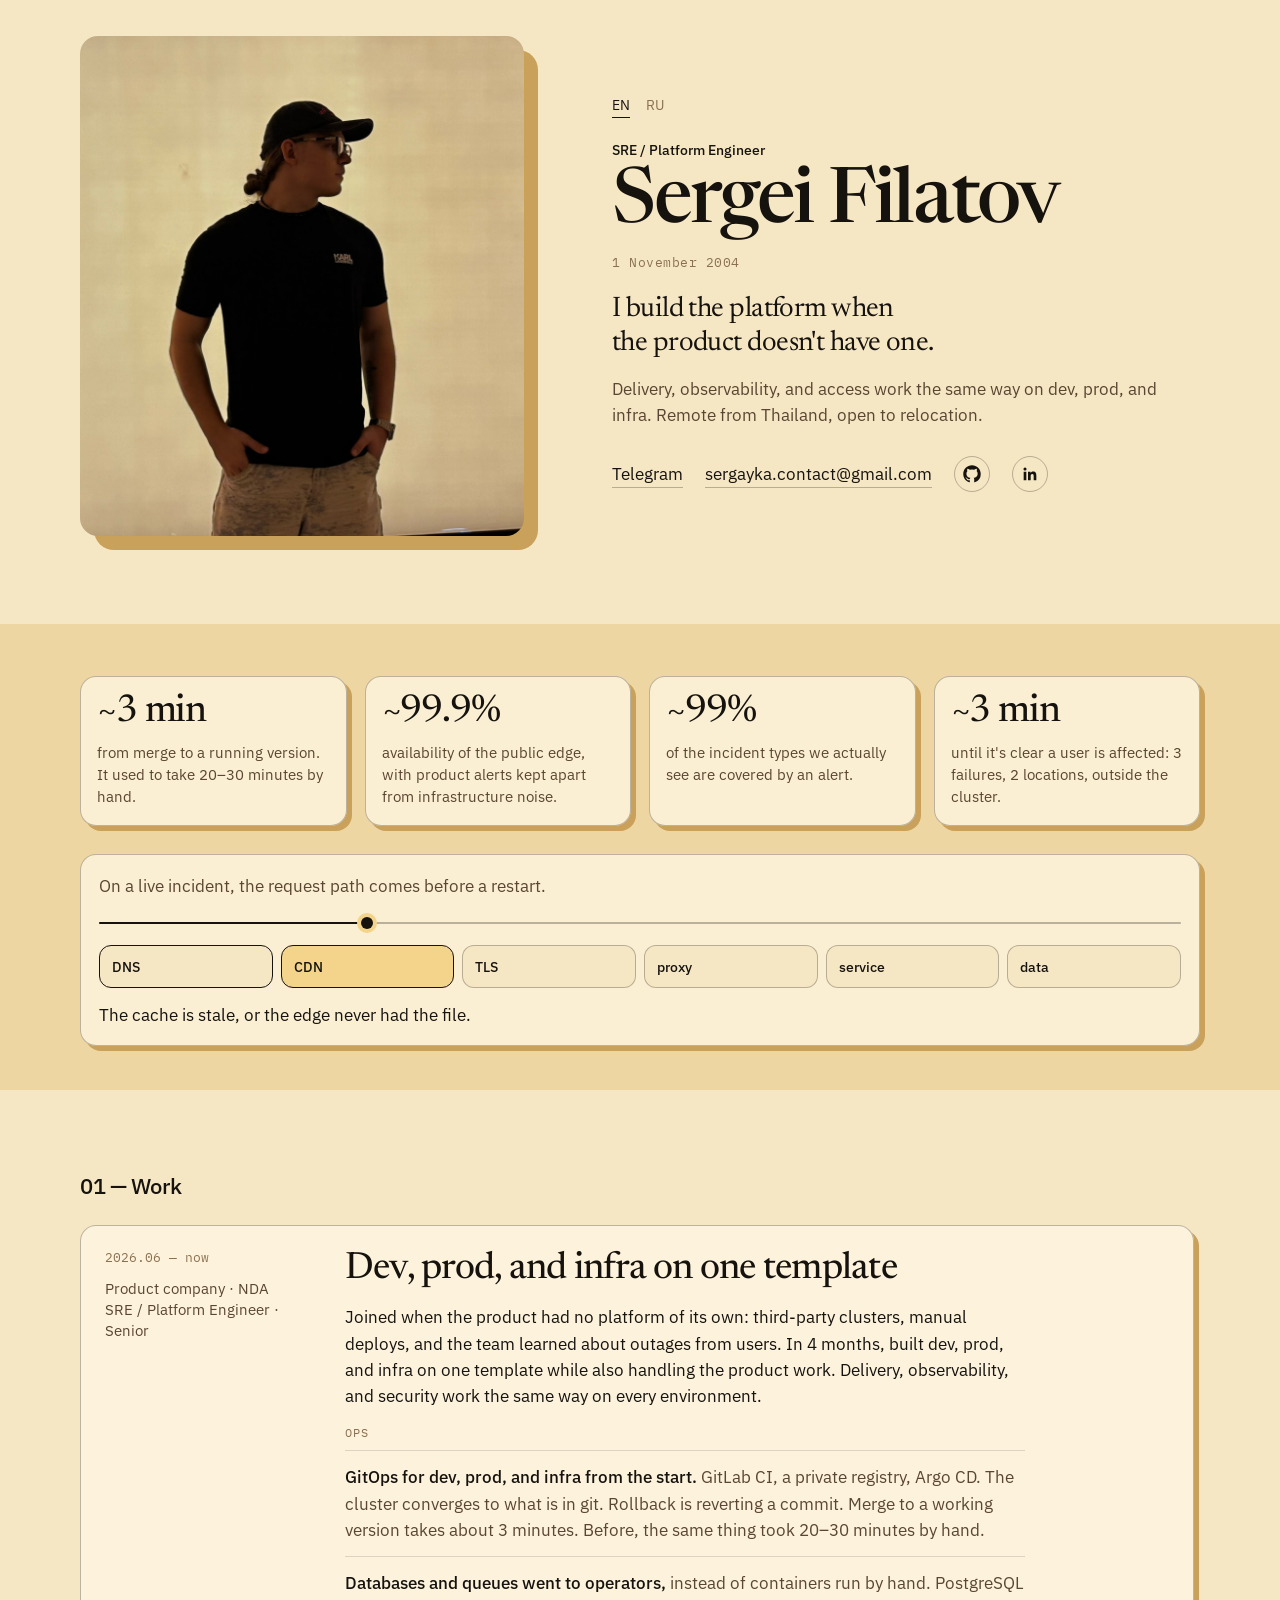
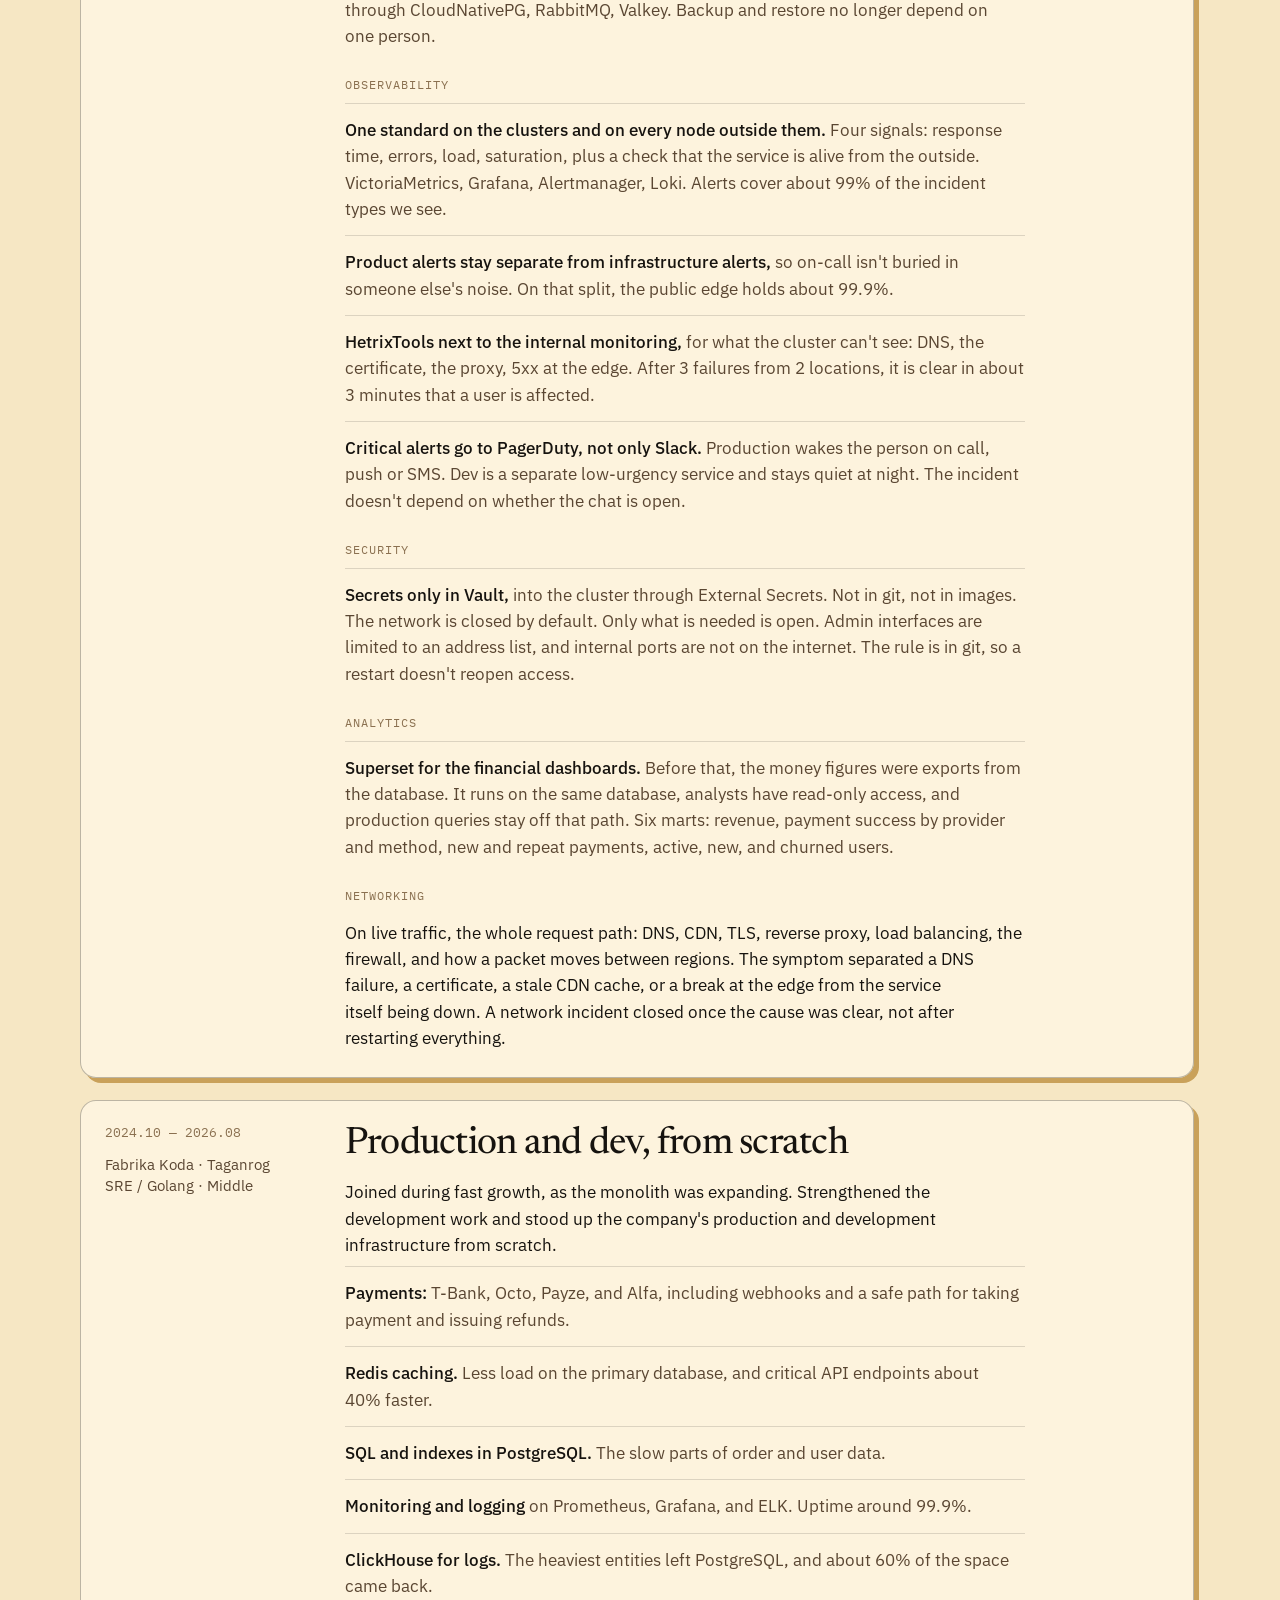
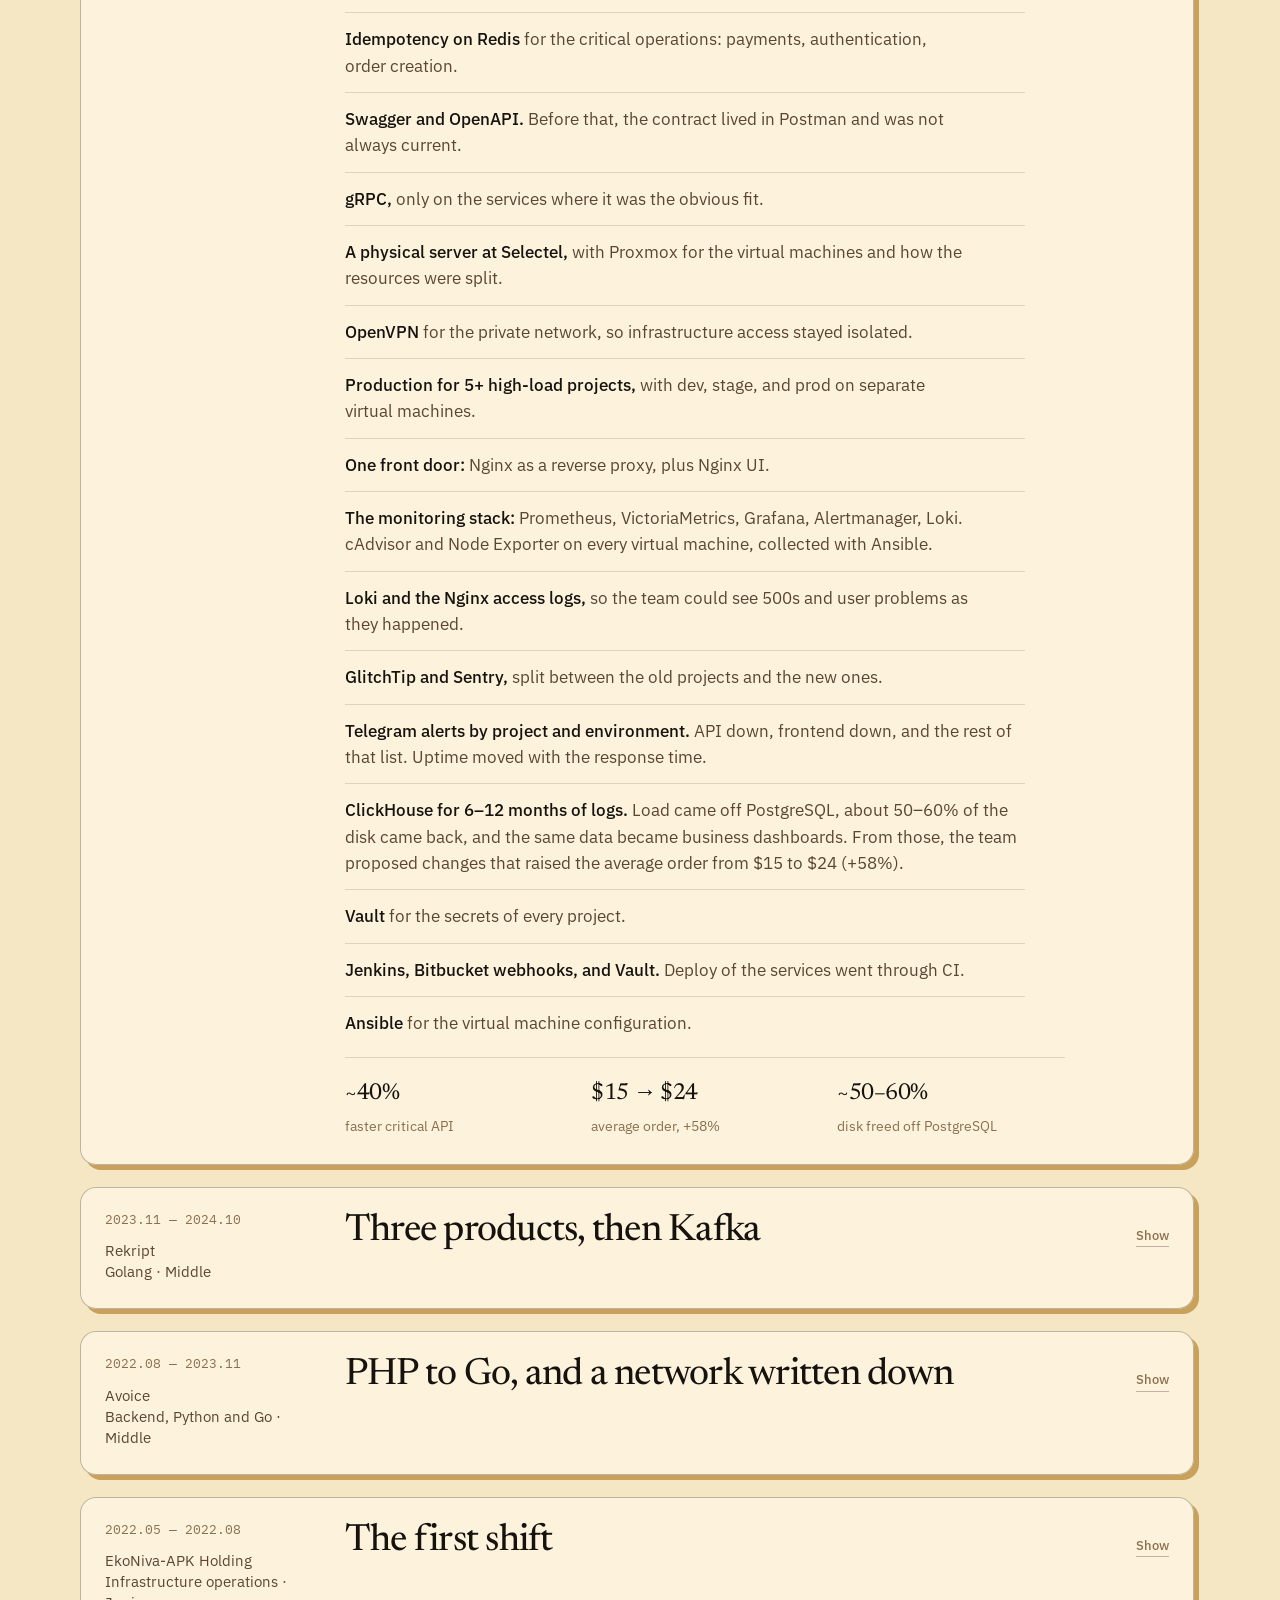
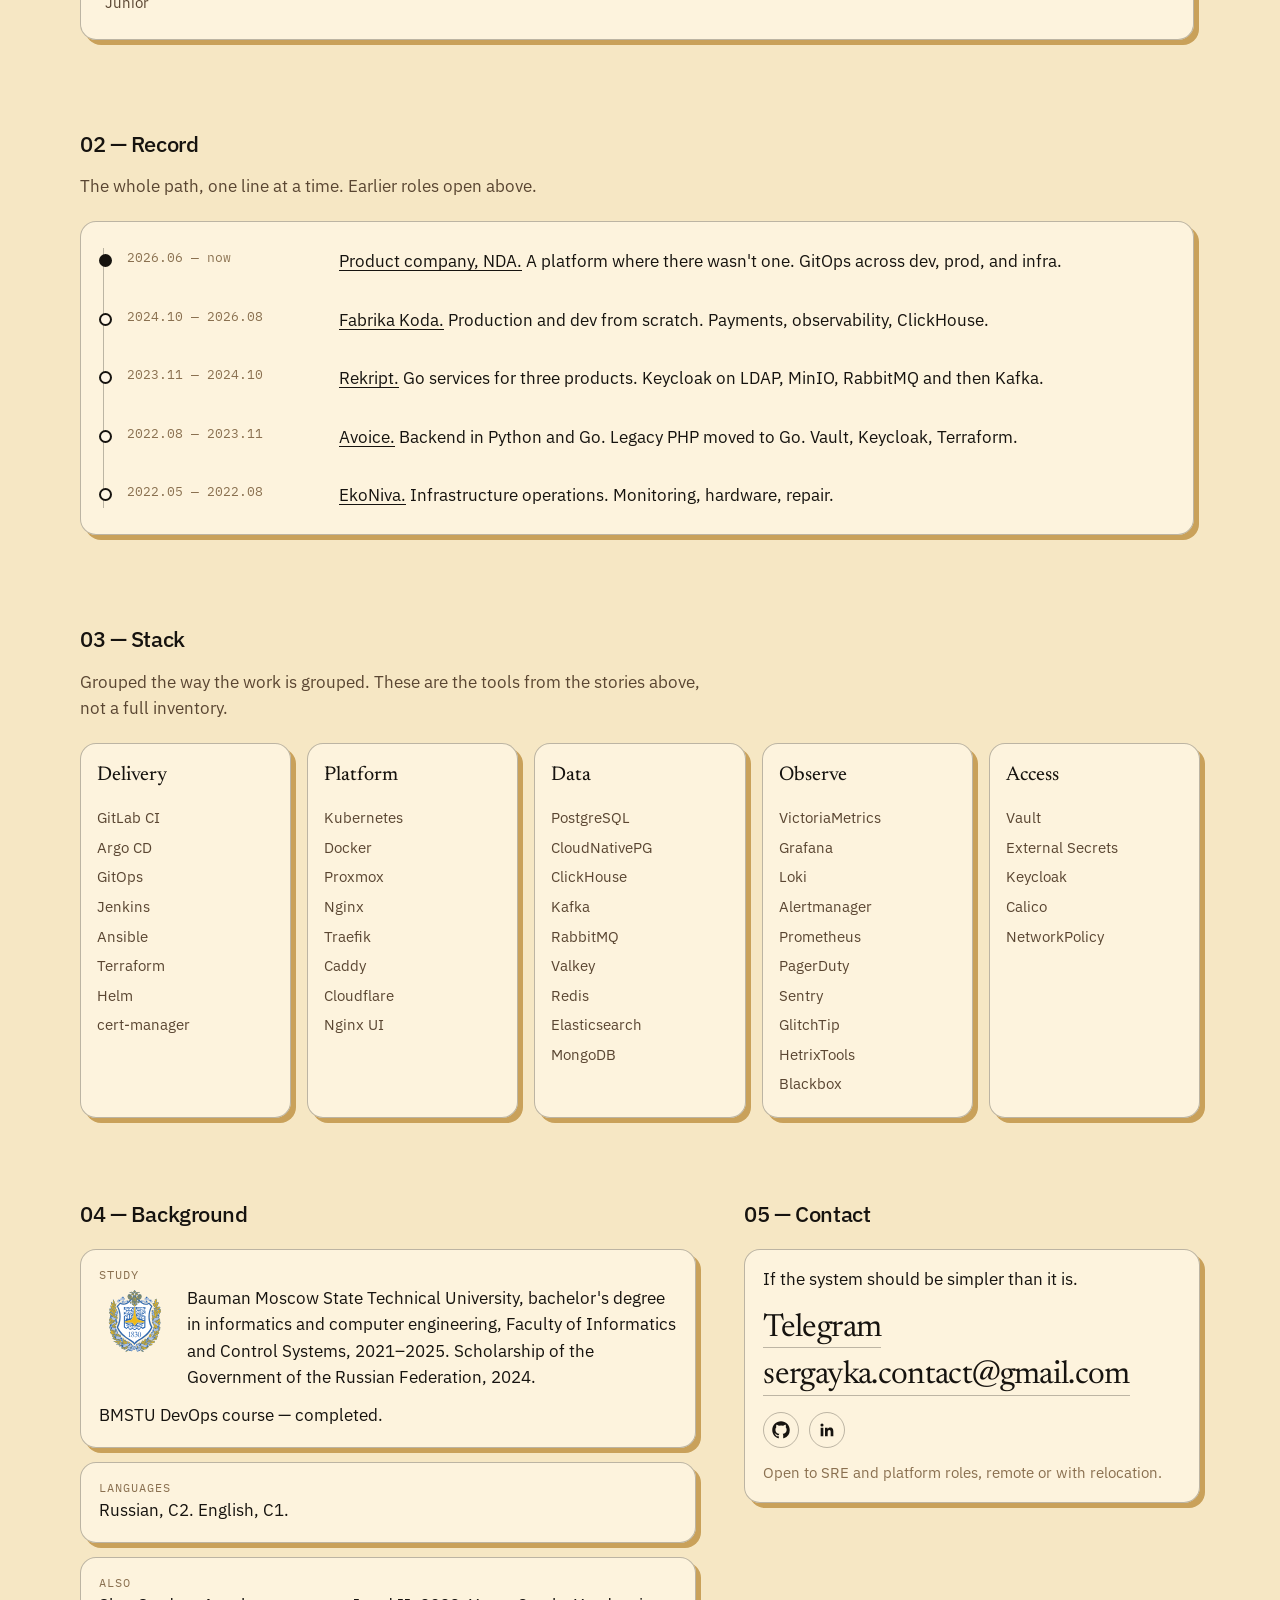
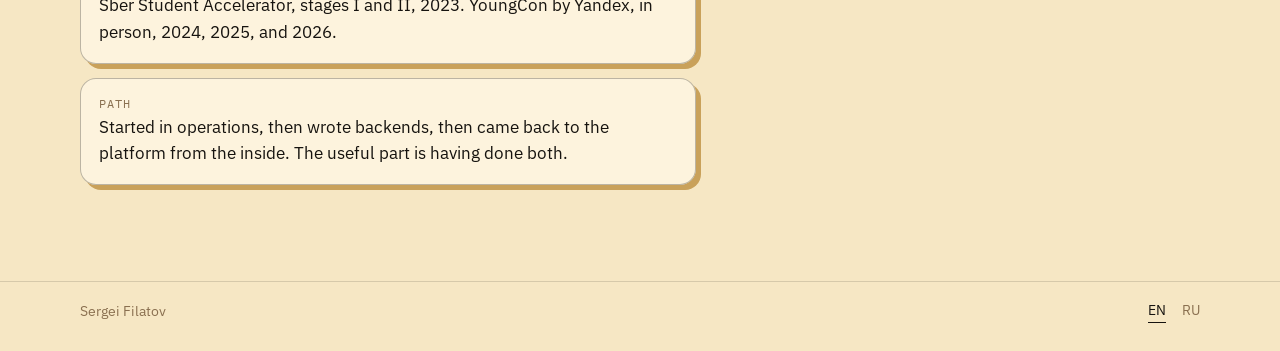
==== commit 16551787: "fix: use the public contact email The page now points to sergayka.contact@gmail.com." ====
--- a/index.html
+++ b/index.html
@@ -26,7 +26,7 @@
     "@type": "Person",
     "name": "Sergei Filatov",
     "jobTitle": "SRE / Platform Engineer",
-    "email": "mailto:sergaykalabor@gmail.com",
+    "email": "mailto:sergayka.contact@gmail.com",
     "homeLocation": "Thailand",
     "birthDate": "2004-11-01",
     "knowsLanguage": ["en", "ru"],
@@ -63,7 +63,7 @@
           <p class="dek">Delivery, observability, and access work the same way on dev, prod, and infra. Remote from Thailand, open to relocation.</p>
           <p class="hero-links">
             <a href="https://t.me/Sergayka" rel="me">Telegram</a>
-            <a href="mailto:sergaykalabor@gmail.com" rel="me">sergaykalabor@gmail.com</a>
+            <a href="mailto:sergayka.contact@gmail.com" rel="me">sergayka.contact@gmail.com</a>
             <a class="icon-link" href="https://github.com/Sergayka" rel="me" aria-label="GitHub">
               <svg viewBox="0 0 24 24" width="20" height="20" aria-hidden="true"><path fill="currentColor" d="M12 1.5C6.2 1.5 1.5 6.2 1.5 12c0 4.64 3.01 8.57 7.18 9.96.53.1.72-.23.72-.51 0-.25-.01-1.08-.02-1.96-2.92.63-3.54-1.24-3.54-1.24-.48-1.21-1.17-1.53-1.17-1.53-.96-.65.07-.64.07-.64 1.06.07 1.62 1.09 1.62 1.09.94 1.61 2.47 1.15 3.07.88.1-.68.37-1.15.67-1.41-2.33-.27-4.78-1.17-4.78-5.19 0-1.15.41-2.09 1.08-2.82-.11-.27-.47-1.34.1-2.79 0 0 .89-.28 2.9 1.08a10.1 10.1 0 0 1 5.28 0c2.01-1.36 2.9-1.08 2.9-1.08.57 1.45.21 2.52.1 2.79.67.73 1.08 1.67 1.08 2.82 0 4.03-2.46 4.92-4.8 5.18.38.33.71.97.71 1.96 0 1.41-.01 2.55-.01 2.9 0 .28.19.61.73.5A10.52 10.52 0 0 0 22.5 12C22.5 6.2 17.8 1.5 12 1.5Z"/></svg>
             </a>
@@ -382,7 +382,7 @@
             <p>If the system should be simpler than it is.</p>
             <p class="contact-links">
               <a href="https://t.me/Sergayka" rel="me">Telegram</a>
-              <a href="mailto:sergaykalabor@gmail.com" rel="me">sergaykalabor@gmail.com</a>
+              <a href="mailto:sergayka.contact@gmail.com" rel="me">sergayka.contact@gmail.com</a>
             </p>
             <p class="icon-row">
               <a class="icon-link" href="https://github.com/Sergayka" rel="me" aria-label="GitHub">
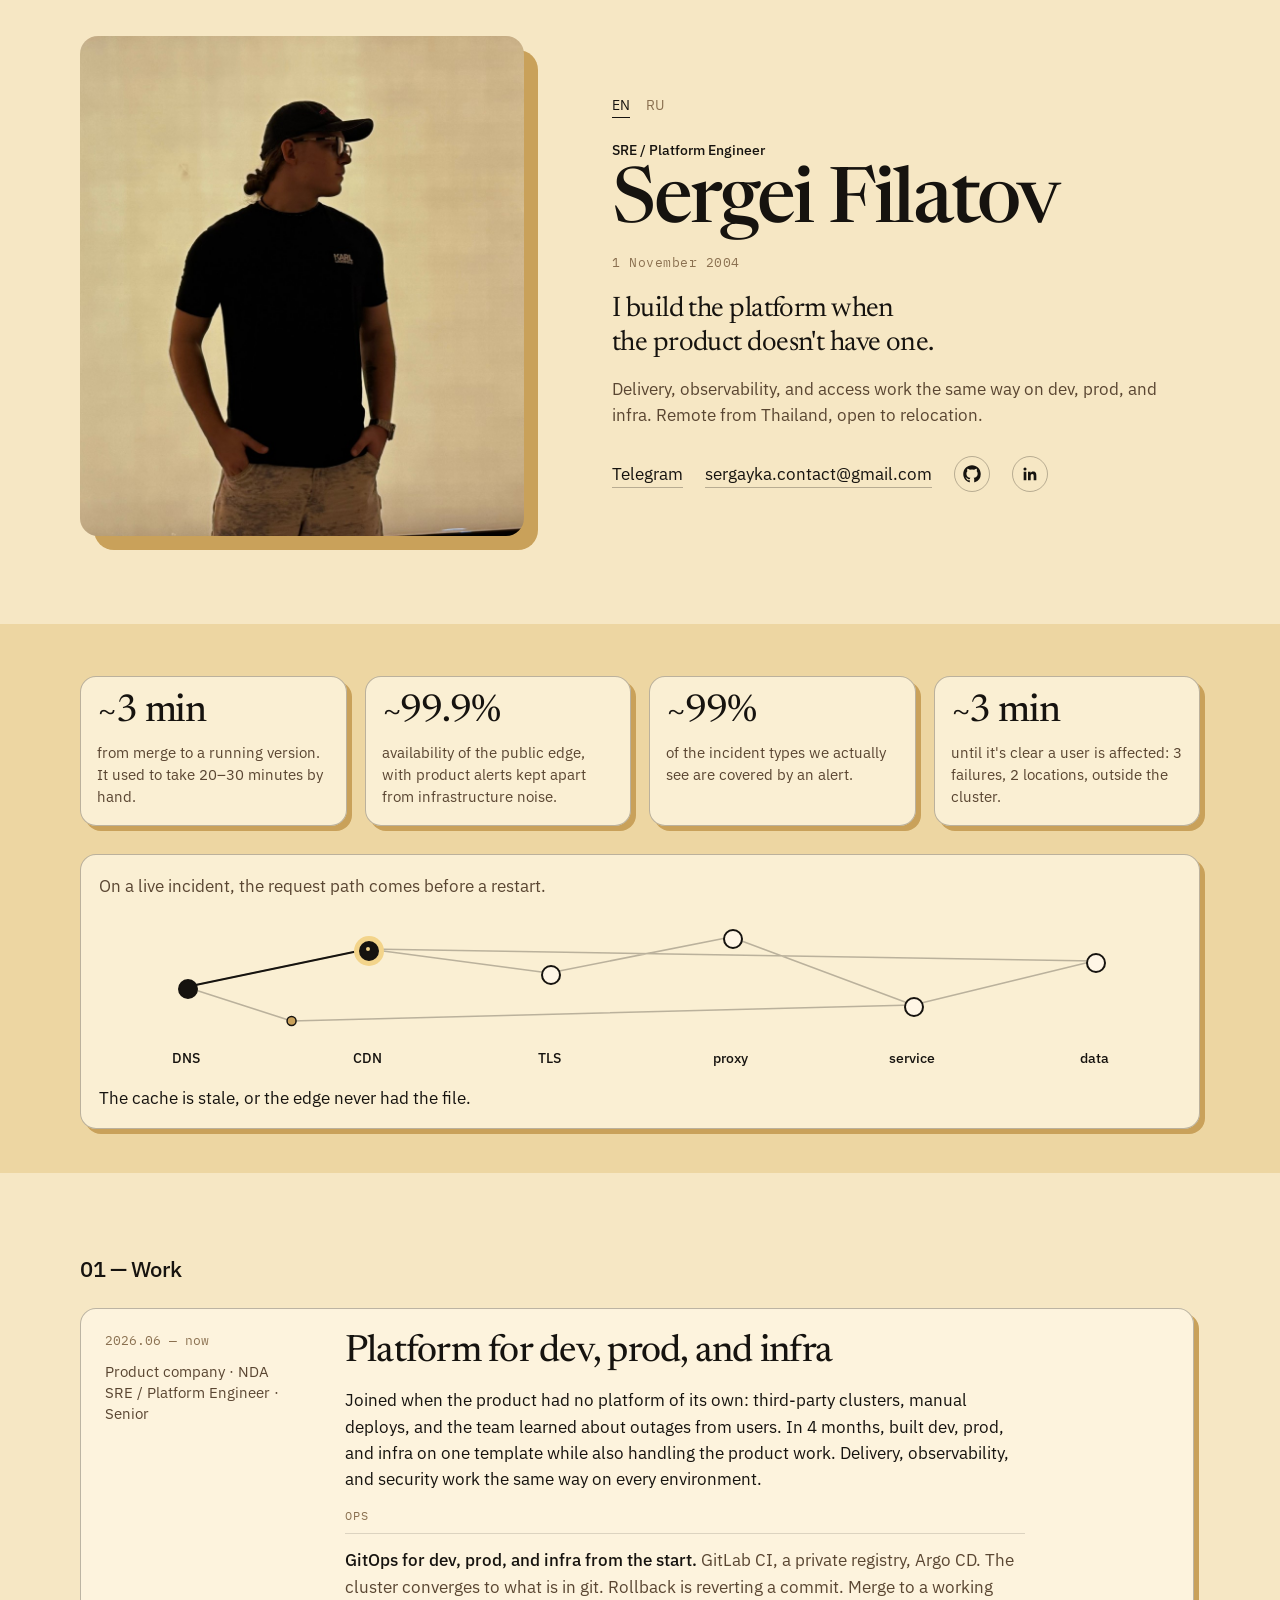
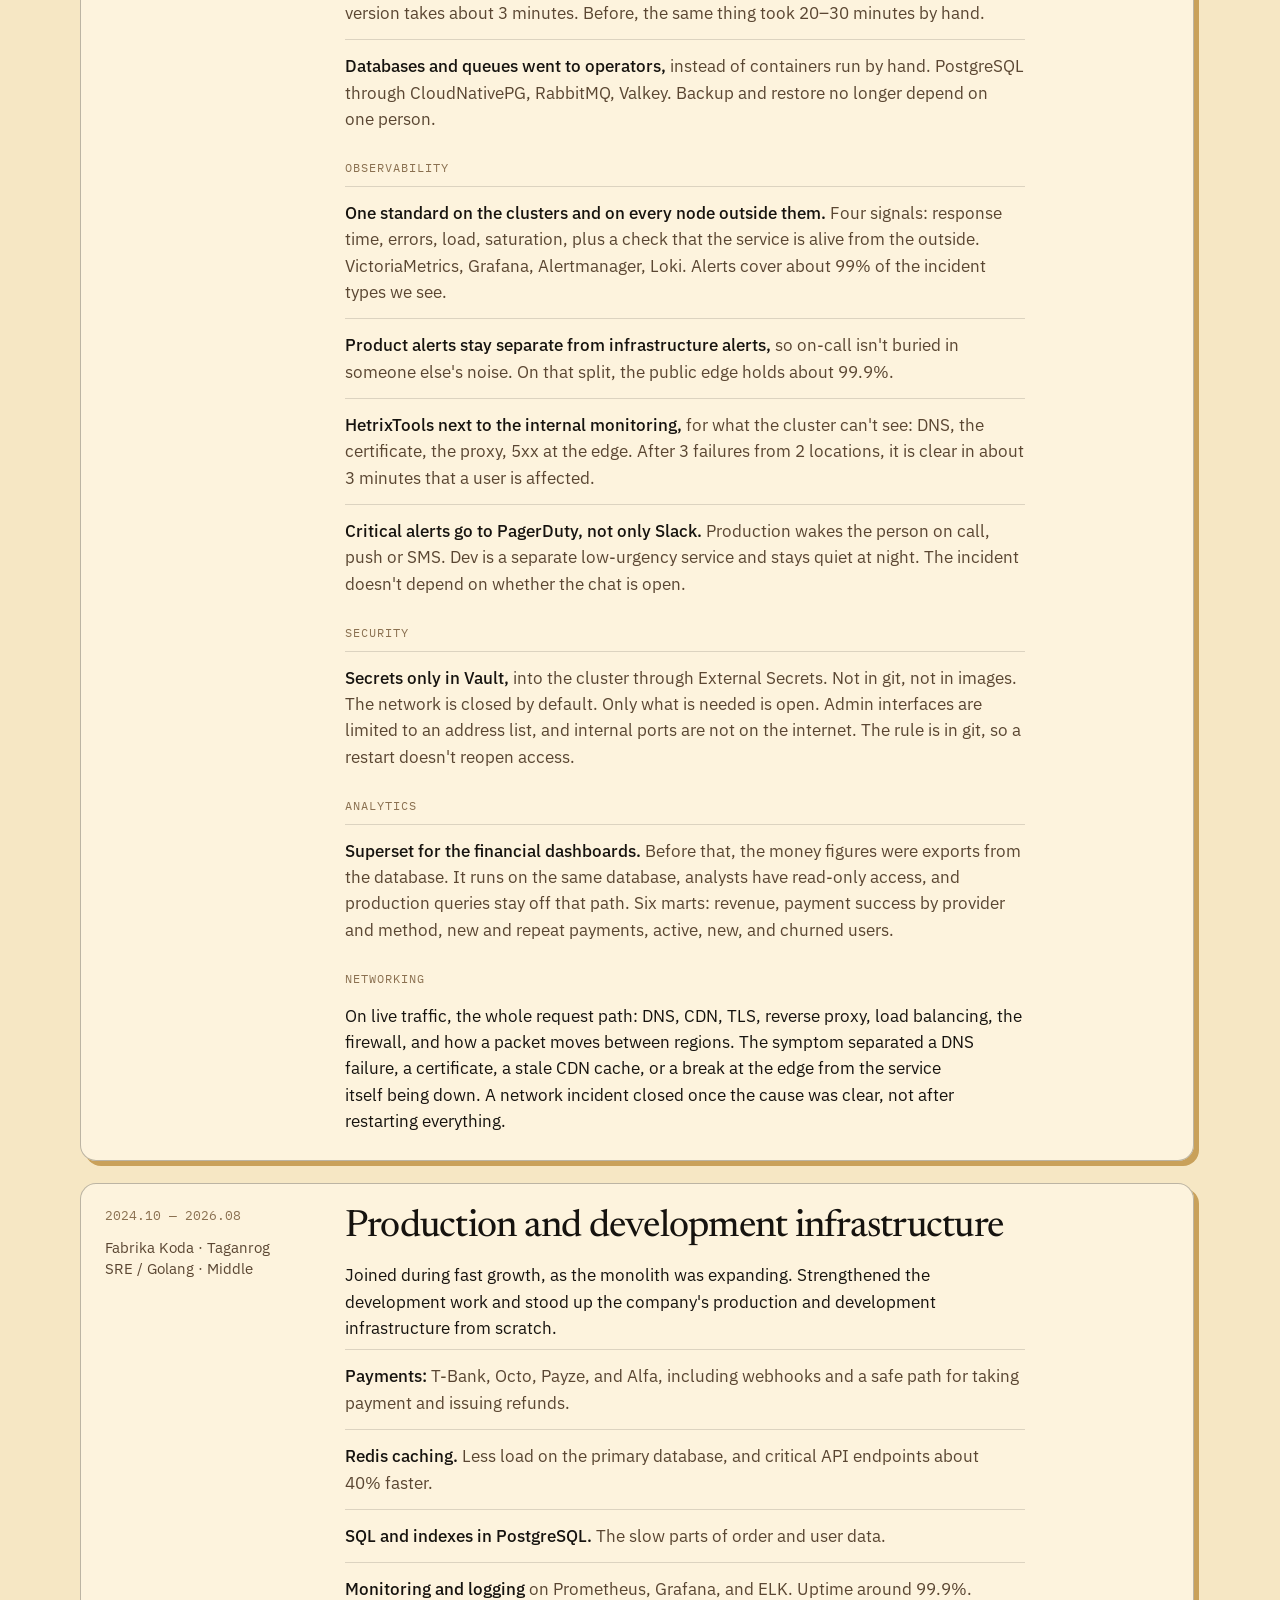
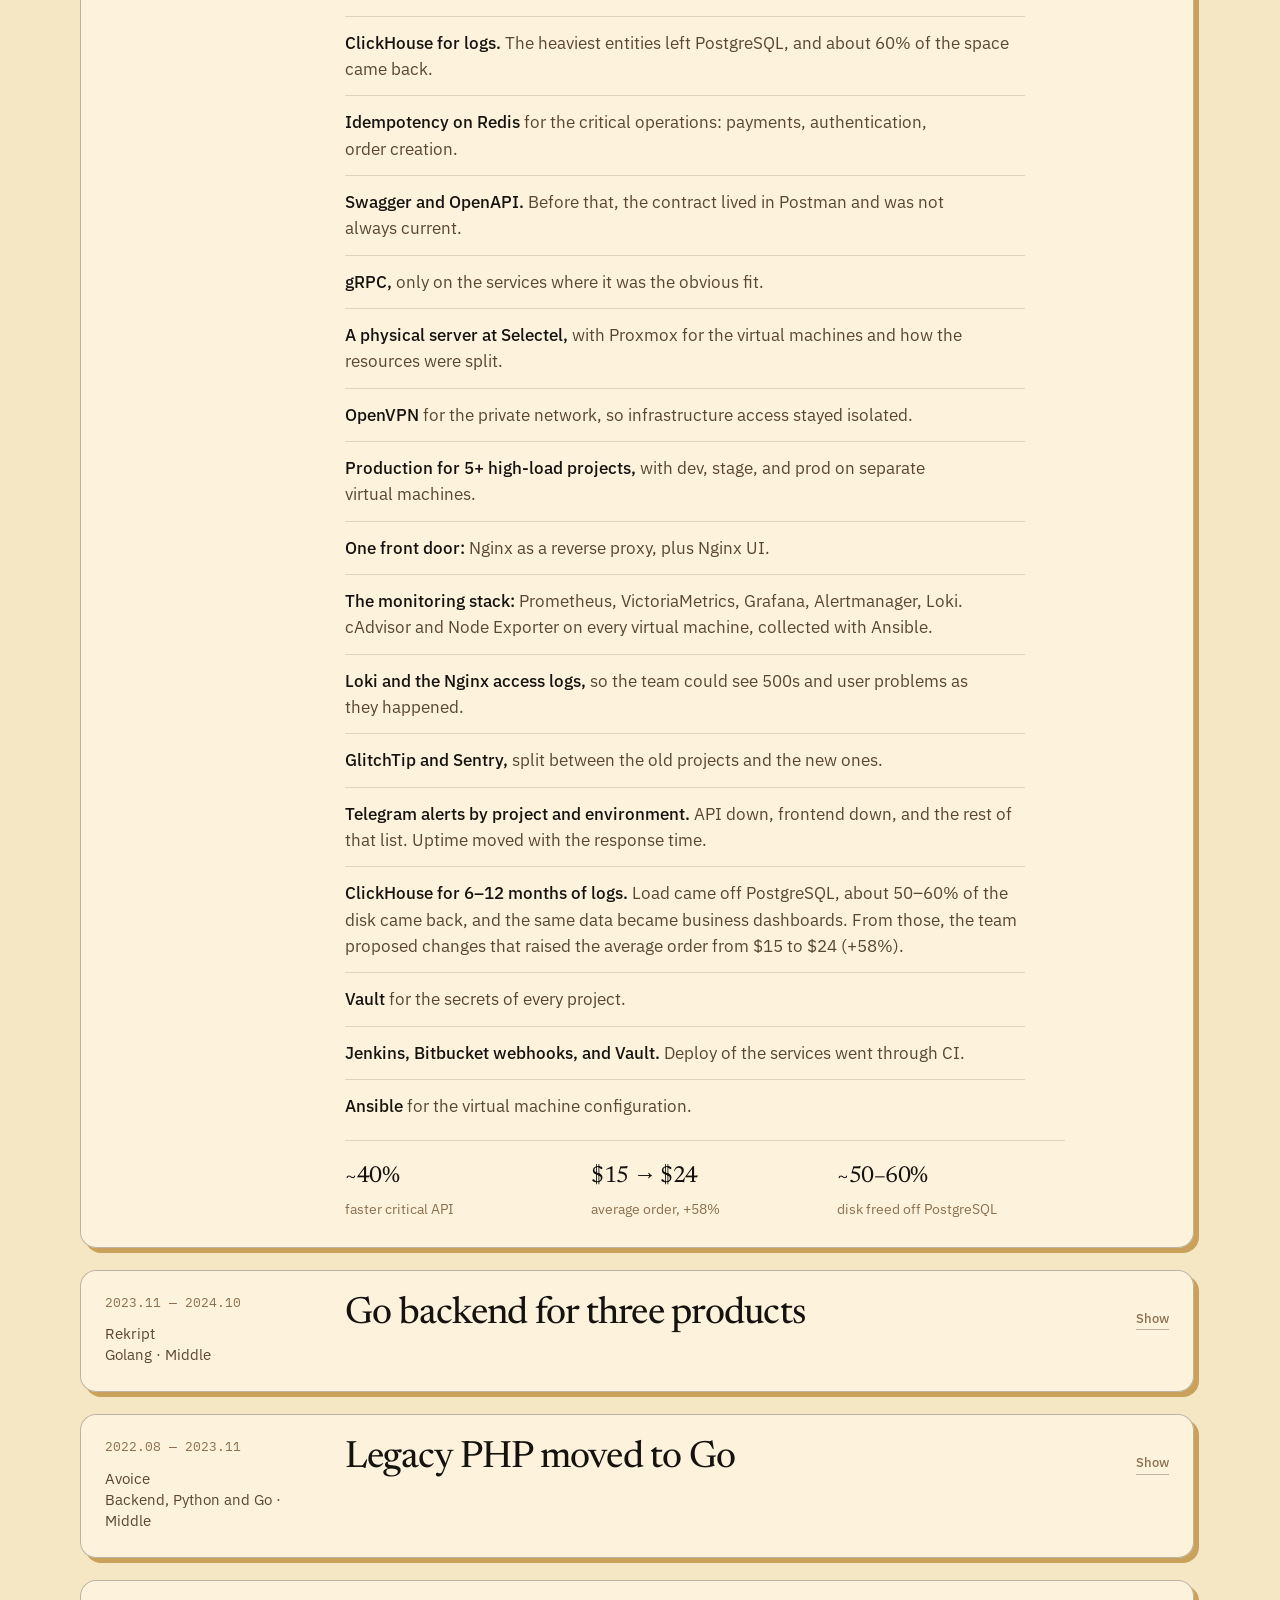
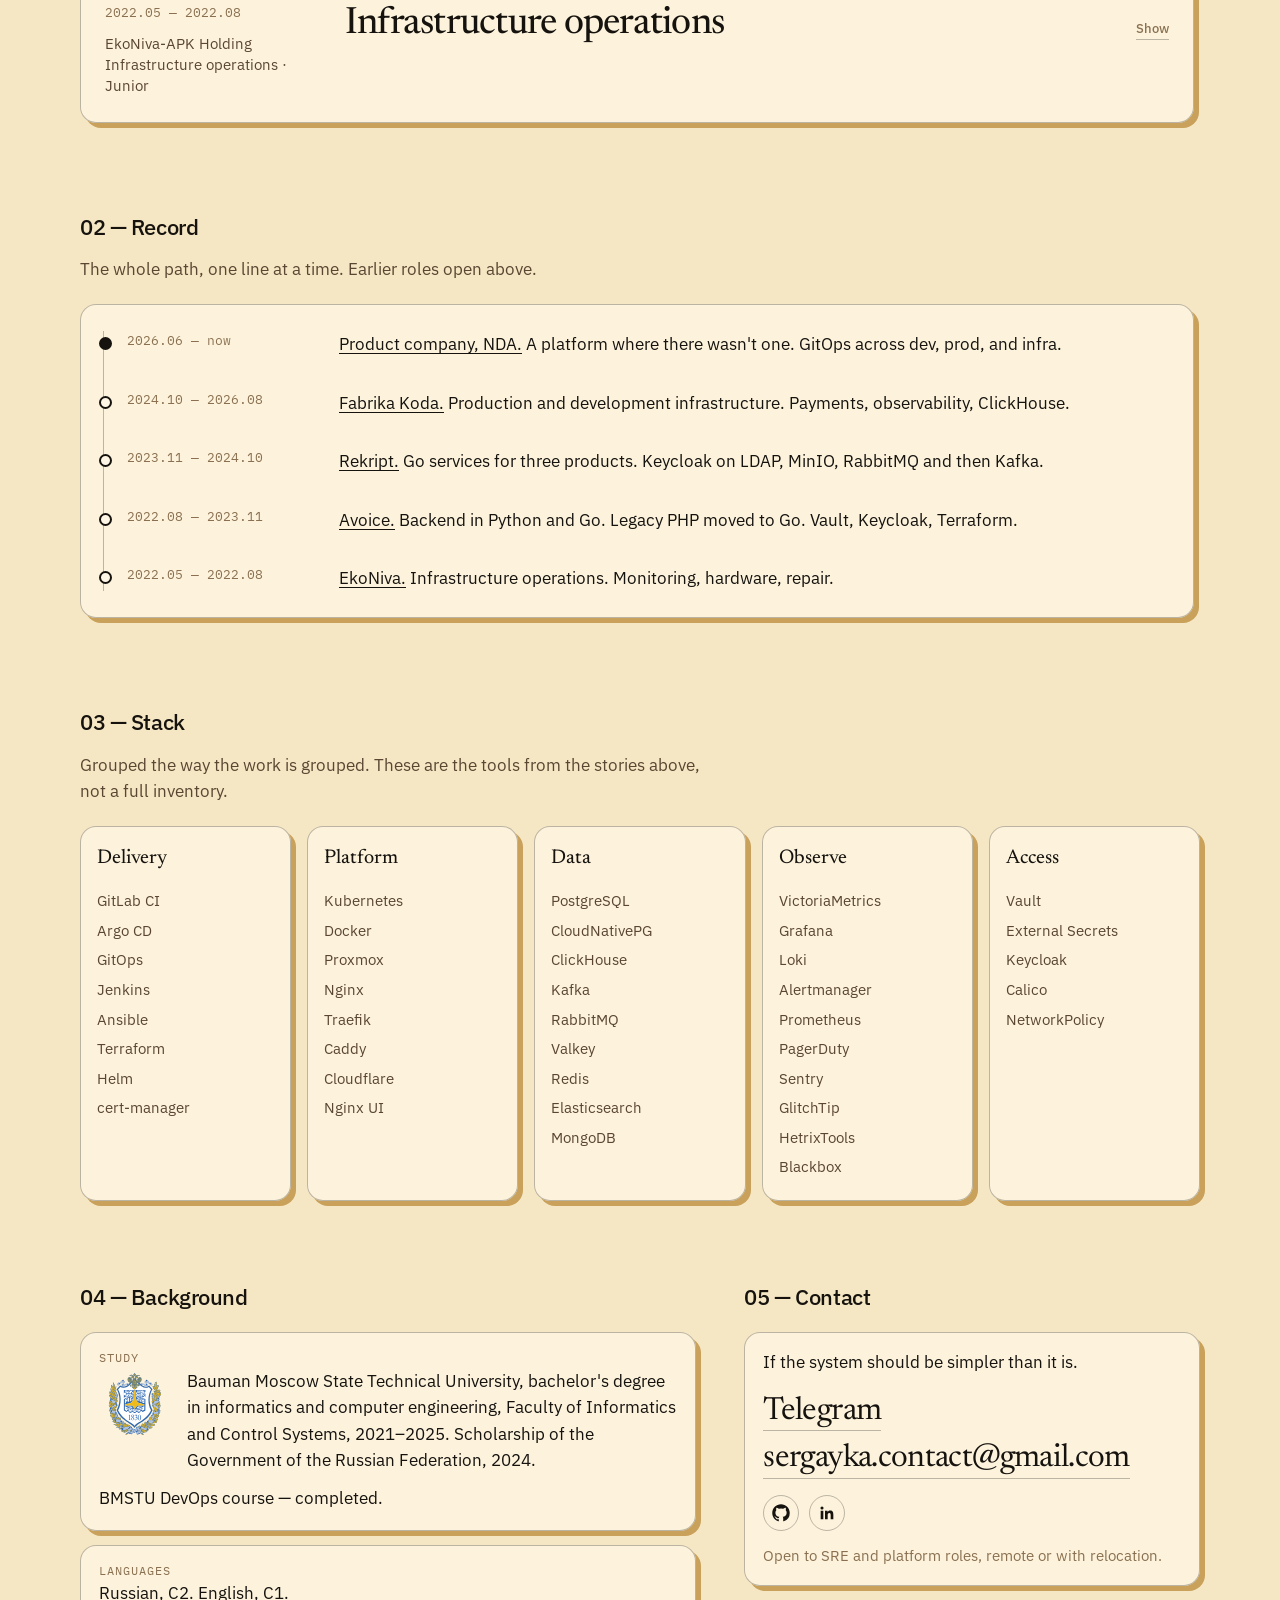
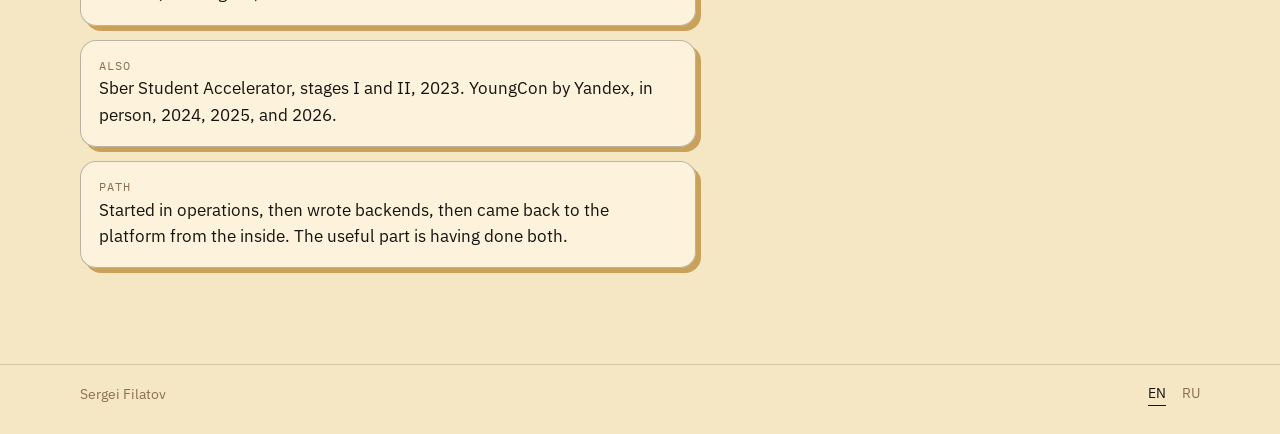
==== commit 1be87200: "feat: draw the request path as a network and calm the role titles" ====
--- a/index.html
+++ b/index.html
@@ -19,7 +19,7 @@
   <link rel="preconnect" href="https://fonts.googleapis.com">
   <link rel="preconnect" href="https://fonts.gstatic.com" crossorigin>
   <link href="https://fonts.googleapis.com/css2?family=IBM+Plex+Mono:wght@400;500&family=IBM+Plex+Sans:wght@400;500&family=Newsreader:opsz,wght@6..72,400;6..72,500&display=swap" rel="stylesheet">
-  <link rel="stylesheet" href="css/site.css?v=5">
+  <link rel="stylesheet" href="css/site.css?v=9">
   <script type="application/ld+json">
   {
     "@context": "https://schema.org",
@@ -99,7 +99,8 @@
         <section class="path" data-rail aria-labelledby="path-label">
         <p class="path-label" id="path-label">On a live incident, the request path comes before a restart.</p>
         <div class="path-run">
-        <div class="track" aria-hidden="true"><span class="fill"></span><span class="packet"></span></div>
+        <svg class="net" aria-hidden="true"><path class="idle"></path><path class="live"></path></svg>
+        <span class="packet" aria-hidden="true"></span>
         <div class="hops">
           <button type="button" data-hop="The name doesn't resolve, or it resolves somewhere else.">DNS</button>
           <button type="button" data-hop="The cache is stale, or the edge never had the file.">CDN</button>
@@ -124,7 +125,7 @@
             <p class="company">Product company · NDA<br>SRE / Platform Engineer · Senior</p>
           </div>
           <div class="prose">
-            <h3>Dev, prod, and infra on one template</h3>
+            <h3>Platform for dev, prod, and infra</h3>
             <p>Joined when the product had no platform of its own: third-party clusters, manual deploys, and the team learned about outages from users. In 4 months, built dev, prod, and infra on one template while also handling the product work. Delivery, observability, and security work the same way on every environment.</p>
             <p class="bucket">Ops</p>
             <ul class="outcomes">
@@ -157,7 +158,7 @@
             <p class="company">Fabrika Koda · Taganrog<br>SRE / Golang · Middle</p>
           </div>
           <div class="prose">
-            <h3>Production and dev, from scratch</h3>
+            <h3>Production and development infrastructure</h3>
             <p>Joined during fast growth, as the monolith was expanding. Strengthened the development work and stood up the company's production and development infrastructure from scratch.</p>
             <ul class="outcomes">
               <li><strong>Payments:</strong> T-Bank, Octo, Payze, and Alfa, including webhooks and a safe path for taking payment and issuing refunds.</li>
@@ -195,7 +196,7 @@
             <p class="company">Rekript<br>Golang · Middle</p>
           </div>
           <details class="fold">
-            <summary><h3>Three products, then Kafka</h3></summary>
+            <summary><h3>Go backend for three products</h3></summary>
             <div class="prose">
               <p>Development and the company infrastructure. The full backend cycle for three microservice products at once.</p>
               <ul class="outcomes">
@@ -216,7 +217,7 @@
             <p class="company">Avoice<br>Backend, Python and Go · Middle</p>
           </div>
           <details class="fold">
-            <summary><h3>PHP to Go, and a network written down</h3></summary>
+            <summary><h3>Legacy PHP moved to Go</h3></summary>
             <div class="prose">
               <p>Django and Django ORM, FastAPI and SQLAlchemy. Designed and tuned how the projects talked to their data.</p>
               <ul class="outcomes">
@@ -237,7 +238,7 @@
             <p class="company">EkoNiva-APK Holding<br>Infrastructure operations · Junior</p>
           </div>
           <details class="fold">
-            <summary><h3>The first shift</h3></summary>
+            <summary><h3>Infrastructure operations</h3></summary>
             <div class="prose">
               <p>Four months in operations, before the backend work.</p>
               <ul class="outcomes">
@@ -261,7 +262,7 @@
           </li>
           <li>
             <time datetime="2024-10">2024.10 — 2026.08</time>
-            <p><a href="#fabrika">Fabrika Koda.</a> Production and dev from scratch. Payments, observability, ClickHouse.</p>
+            <p><a href="#fabrika">Fabrika Koda.</a> Production and development infrastructure. Payments, observability, ClickHouse.</p>
           </li>
           <li>
             <time datetime="2023-11">2023.11 — 2024.10</time>
@@ -408,6 +409,6 @@
       </nav>
     </div>
   </footer>
-  <script src="js/site.js?v=2"></script>
+  <script src="js/site.js?v=9"></script>
 </body>
 </html>
--- a/css/site.css
+++ b/css/site.css
@@ -269,45 +269,47 @@
 
 .path-run { position: relative; }
 
-.track {
-  position: relative;
-  height: 16px;
-  margin: 2px 0 14px;
-}
-
-.track::before,
-.fill {
+.net {
   position: absolute;
   left: 0;
-  top: 7px;
-  height: 2px;
-  border-radius: 2px;
-}
-
-.track::before {
-  content: "";
-  right: 0;
-  background: var(--line-strong);
-}
-
-.fill {
-  width: var(--x, 0px);
-  background: var(--ink);
-}
+  top: 0;
+  overflow: visible;
+  pointer-events: none;
+}
+
+.net .idle,
+.net .live {
+  fill: none;
+  stroke-linecap: round;
+  stroke-linejoin: round;
+}
+
+.net .idle { stroke: var(--line-strong); stroke-width: 1.5; }
+.net .live { stroke: var(--ink); stroke-width: 2; }
+
+.net .joint {
+  fill: var(--shadow);
+  stroke: var(--ink);
+  stroke-width: 1.5;
+}
+
+.net .joint:nth-child(2) { fill: #fff6e6; }
 
 .packet {
   position: absolute;
-  top: 2px;
-  left: var(--x, 0px);
-  width: 12px;
-  height: 12px;
-  margin-left: -6px;
+  z-index: 2;
+  width: 8px;
+  height: 8px;
+  margin: -4px 0 0 -4px;
+  border: 2px solid var(--ink);
   border-radius: 50%;
-  background: var(--ink);
-  box-shadow: 0 0 0 4px var(--accent-soft);
+  background: var(--accent-soft);
+  pointer-events: none;
 }
 
 .hops {
+  position: relative;
+  z-index: 1;
   display: grid;
   grid-template-columns: repeat(6, minmax(0, 1fr));
   gap: 8px;
@@ -315,28 +317,43 @@
 
 .hops button {
   appearance: none;
-  text-align: left;
-  background: var(--bg);
+  position: relative;
+  display: flex;
+  align-items: flex-end;
+  justify-content: center;
+  min-height: 156px;
+  padding: 126px 4px 4px;
+  background: transparent;
   color: var(--ink);
-  border: 1px solid var(--line-strong);
-  border-radius: 12px;
-  padding: 12px 12px 11px;
+  border: 0;
+  border-radius: 0;
   font-family: var(--sans);
   font-size: 14px;
   font-weight: 500;
+  text-align: center;
   cursor: pointer;
 }
 
-.hops button.is-done {
-  border-color: var(--ink);
-}
-
-.hops button.is-on,
-.hops button:hover,
-.hops button[aria-pressed="true"] {
-  background: var(--accent-soft);
-  border-color: var(--accent);
-  color: var(--accent);
+.hops button::before {
+  content: "";
+  position: absolute;
+  left: 50%;
+  width: 16px;
+  height: 16px;
+  margin-left: -8px;
+  border: 2px solid var(--ink);
+  border-radius: 50%;
+  background: #fff6e6;
+  top: var(--lift, 24px);
+}
+
+.hops button.is-done::before,
+.hops button.is-on::before { background: var(--ink); }
+
+.hops button.is-on::before,
+.hops button:hover::before,
+.hops button[aria-pressed="true"]::before {
+  box-shadow: 0 0 0 5px var(--accent-soft);
 }
 
 .path-note {
@@ -685,16 +702,13 @@
 
   .intro .sentence { animation-delay: 0.08s; }
 
-  .fill,
   .packet {
-    transition: width 0.45s cubic-bezier(0.22, 1, 0.36, 1), left 0.45s cubic-bezier(0.22, 1, 0.36, 1);
+    transition: left 0.45s cubic-bezier(0.22, 1, 0.36, 1), top 0.45s cubic-bezier(0.22, 1, 0.36, 1);
   }
 }
 
 @media (prefers-reduced-motion: reduce) {
   html { scroll-behavior: auto; }
-  .fill,
-  .packet { transition: none; }
 }
 
 @keyframes rise {
@@ -710,7 +724,6 @@
 
 @media (max-width: 720px) {
   .path-run { overflow-x: auto; }
-  .track,
   .hops { min-width: 640px; }
 }
 
